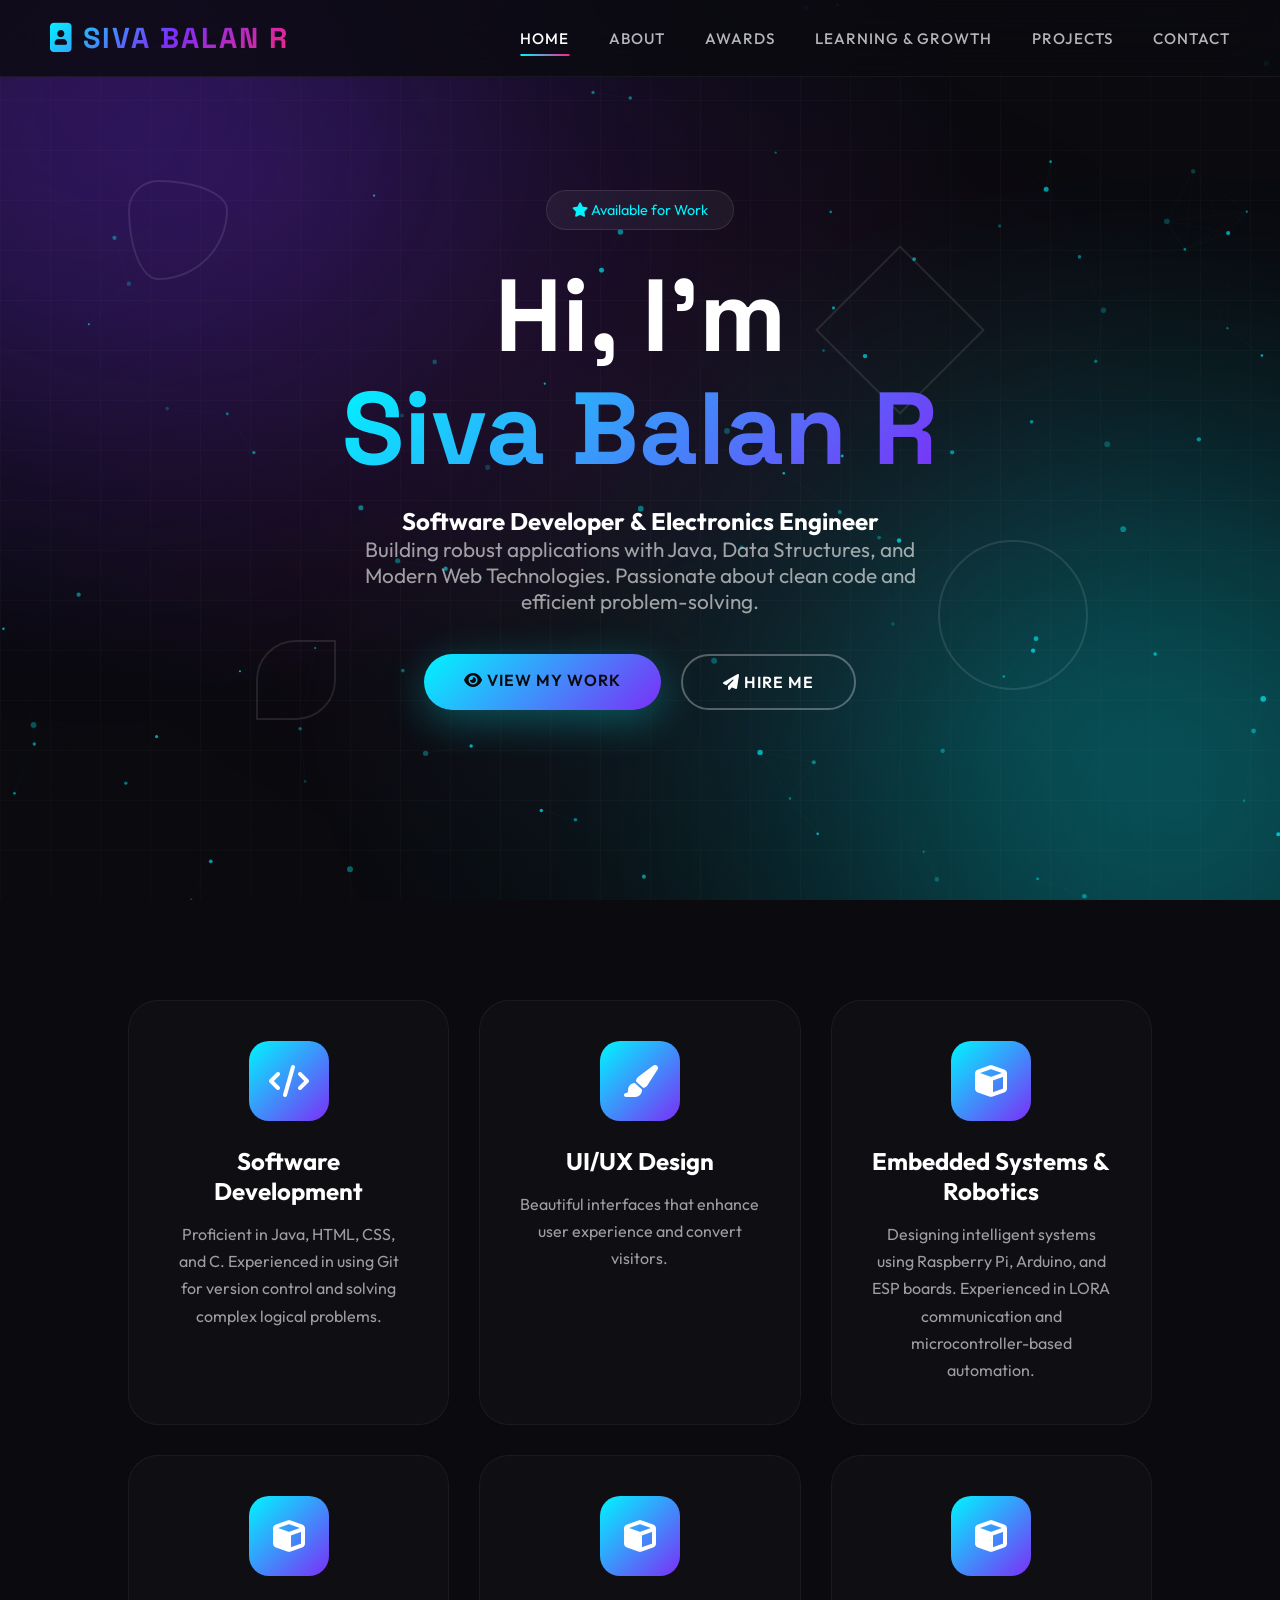
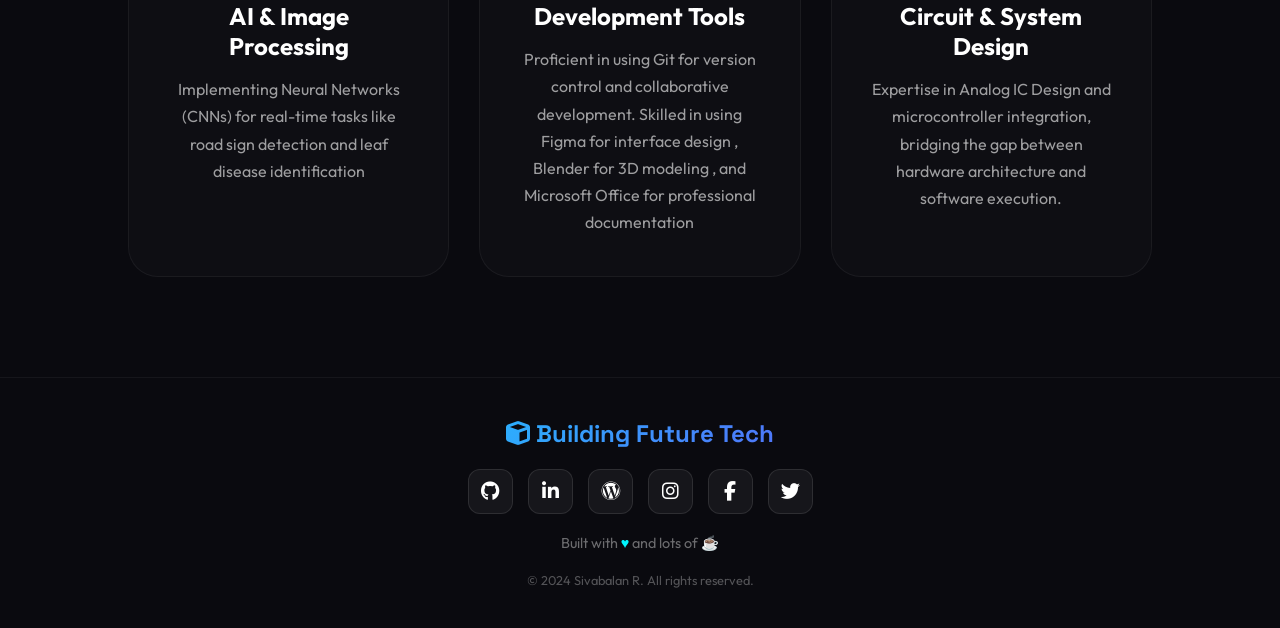
==== index.html @ 395dd105 "second commit" ====
<!DOCTYPE html>
<html lang="en">
<head>
    <meta charset="UTF-8">
    <meta name="viewport" content="width=device-width, initial-scale=1.0">
    <title>Portfolio | Home</title>
    <link href="https://fonts.googleapis.com/css2?family=Outfit:wght@300;400;500;600;700;800&family=Space+Grotesk:wght@300;400;500;600;700&display=swap" rel="stylesheet">
    <link rel="stylesheet" href="https://cdnjs.cloudflare.com/ajax/libs/font-awesome/6.4.0/css/all.min.css">
    <link rel="stylesheet" href="css/Style.css">
    <link href="images/briefcase.png" rel="apple-touch-icon">
    
</head>
<body>
    <!-- BACKGROUND -->
    <div class="bg-container">
        <div class="bg-gradient"></div>
        <div class="bg-grid"></div>
        <div class="bg-glow bg-glow-1"></div>
        <div class="bg-glow bg-glow-2"></div>
        <canvas id="particles"></canvas>
    </div>

    <!-- HEADER -->
    <header>
        <div class="logo"><i class="fas fa-portrait"></i> SIVA BALAN R</div>
        <nav>
            <ul>
                <li><a href="index.html" class="active">Home</a></li>
                <li><a href="about.html">About</a></li>
                <li><a href="Awards.html">Awards</a></li>
                <li><a href="Course.html">Learning & Growth</a></li>
                <li><a href="projects.html">Projects</a></li>
                <li><a href="contact.html">Contact</a></li>
            </ul>
        </nav>
    </header>

    <!-- HERO SECTION -->
    <section class="hero">
        <div class="floating-shapes">
            <div class="shape shape-1"></div>
            <div class="shape shape-2"></div>
            <div class="shape shape-3"></div>
            <div class="shape shape-4"></div>
        </div>
        
        <div class="hero-content">
            <div class="hero-badge"><i class="fas fa-star"></i> Available for Work</div>
            <h1>
                <span class="line">Hi, I'm</span>
                <span class="line gradient-text">Siva Balan R</span>
            </h1>
            <h2><span class="line">Software Developer & Electronics Engineer</span></h2>
            <p>Building robust applications with Java, Data Structures, and Modern Web Technologies. Passionate about clean code and efficient problem-solving.</p>
            <div class="hero-buttons">
                <a href="projects.html" class="btn btn-primary"><i class="fas fa-eye"></i> View My Work</a>
                <a href="contact.html" class="btn btn-outline"><i class="fas fa-paper-plane"></i> Hire Me</a>
            </div>
        </div>
        
        <!-- <div class="scroll-indicator">
            <span>Scroll</span>
            <div class="mouse"></div>
        </div> -->
    </section>

    <!-- FEATURES -->
    <section class="features">
        <div class="features-container">
            <div class="feature-card">
                <div class="feature-icon"><i class="fas fa-code"></i></div>
                <h3>Software Development</h3>
                <p>Proficient in Java, HTML, CSS, and C. Experienced in using Git for version control and solving complex logical problems.</p>
            </div>
            <div class="feature-card">
                <div class="feature-icon"><i class="fas fa-paint-brush"></i></div>
                <h3>UI/UX Design</h3>
                <p>Beautiful interfaces that enhance user experience and convert visitors.</p>
            </div>
            <div class="feature-card">
                <div class="feature-icon"><i class="fas fa-cube"></i></div>
                <h3>Embedded Systems & Robotics</h3>
                <p>Designing intelligent systems using Raspberry Pi, Arduino, and ESP boards. Experienced in LORA communication and microcontroller-based automation.</p>
            </div>
            <div class="feature-card">
                <div class="feature-icon"><i class="fas fa-cube"></i></div>
                <h3>AI & Image Processing</h3>
                <p>Implementing Neural Networks (CNNs) for real-time tasks like road sign detection and leaf disease identification</p>
            </div>
            <div class="feature-card">
                <div class="feature-icon"><i class="fas fa-cube"></i></div>
                <h3>Development Tools</h3>
                <p>Proficient in using Git for version control and collaborative development. Skilled in using Figma for interface design , Blender for 3D modeling , and Microsoft Office for professional documentation</p>
            </div>
            <div class="feature-card">
                <div class="feature-icon"><i class="fas fa-cube"></i></div>
                <h3>Circuit & System Design</h3>
                <p>Expertise in Analog IC Design and microcontroller integration, bridging the gap between hardware architecture and software execution.</p>
        </div>
    </section>

    <!-- FOOTER -->
    <footer>
        <div class="footer-logo"><i class="fas fa-cube"></i> Building Future Tech</div>
        <div class="footer-social">
            <a href="https://github.com/siva-balan-1" target="_blank" rel="noopener noreferrer" class="social-link">
                <i class="fab fa-github"></i>
            </a>

            <a href="https://www.linkedin.com/in/siva-balan-r-466420249/" target="_blank" rel="noopener noreferrer" class="social-link">
                <i class="fab fa-linkedin-in"></i>
            </a>

            <a href="https://sivabalantechloky.wordpress.com" target="_blank" rel="noopener noreferrer" class="social-link">
              <i class="fab fa-wordpress"></i>
            </a>

            <a href="https://www.instagram.com/ps_devils_king_0_0_1/" target="_blank" rel="noopener noreferrer" class="social-link">
                <i class="fab fa-instagram"></i>
            </a>

            <a href="https://www.facebook.com/Sivabalan001/" target="_blank" rel="noopener noreferrer" class="social-link">
                <i class="fab fa-facebook-f"></i>
            </a>

            <a href="https://x.com/SivaBal77490741" target="_blank" rel="noopener noreferrer" class="social-link">
                <i class="fab fa-twitter"></i>
            </a>
        </div>
        <div class="footer-tagline"><p>Built with <span>♥</span> and lots of <span>☕</span></p></div>
        <div class="footer-credit"><p>© 2024 Sivabalan R. All rights reserved.</p></div>
    </footer>

    <script>
        // PARTICLES ANIMATION
        const canvas = document.getElementById('particles');
        const ctx = canvas.getContext('2d');
        let particles = [];
        
        function resizeCanvas() { 
            canvas.width = window.innerWidth; 
            canvas.height = window.innerHeight; 
        }
        resizeCanvas(); 
        window.addEventListener('resize', resizeCanvas);
        
        class Particle {
            constructor() {
                this.x = Math.random() * canvas.width;
                this.y = Math.random() * canvas.height;
                this.size = Math.random() * 2 + 1;
                this.speedX = (Math.random() - 0.5) * 0.5;
                this.speedY = (Math.random() - 0.5) * 0.5;
                this.opacity = Math.random() * 0.5 + 0.2;
            }
            update() {
                this.x += this.speedX;
                this.y += this.speedY;
                if (this.x < 0 || this.x > canvas.width) this.speedX *= -1;
                if (this.y < 0 || this.y > canvas.height) this.speedY *= -1;
            }
            draw() {
                ctx.beginPath();
                ctx.arc(this.x, this.y, this.size, 0, Math.PI * 2);
                ctx.fillStyle = `rgba(0, 245, 255, ${this.opacity})`;
                ctx.fill();
            }
        }
        
        for (let i = 0; i < 100; i++) particles.push(new Particle());
        
        function animateParticles() {
            ctx.clearRect(0, 0, canvas.width, canvas.height);
            particles.forEach(p => { p.update(); p.draw(); });
            
            particles.forEach((p1, i) => {
                particles.slice(i + 1).forEach(p2 => {
                    const dx = p1.x - p2.x, dy = p1.y - p2.y, dist = Math.sqrt(dx*dx + dy*dy);
                    if (dist < 150) {
                        ctx.beginPath();
                        ctx.strokeStyle = `rgba(0, 245, 255, ${0.1 * (1 - dist/150)})`;
                        ctx.lineWidth = 0.5;
                        ctx.moveTo(p1.x, p1.y); 
                        ctx.lineTo(p2.x, p2.y); 
                        ctx.stroke();
                    }
                });
            });
            requestAnimationFrame(animateParticles);
        }
        animateParticles();
    </script>
</body>
</html>
---- css/Style.css ----
/* ============================================
   PORTFOLIO STYLES - Shared CSS
   ============================================ */

/* Reset & Base */
* {
    margin: 0;
    padding: 0;
    box-sizing: border-box;
}

/* CSS Variables - Colors */
:root {
    --primary: #00f5ff;      /* Cyan - main color */
    --secondary: #7b2ff7;   /* Purple */
    --accent: #f72585;       /* Pink */
    --dark: #0a0a0f;        /* Dark background */
    --light: #ffffff;        /* White text */
}

/* Body */
body {
    font-family: 'Outfit', sans-serif;
    background: var(--dark);
    color: var(--light);
    overflow-x: hidden;
}

/* ============================================
   BACKGROUND EFFECTS
   ============================================ */
.bg-container {
    position: fixed;
    top: 0;
    left: 0;
    width: 100%;
    height: 100%;
    z-index: -1;
    overflow: hidden;
}

.bg-gradient {
    position: absolute;
    width: 100%;
    height: 100%;
    background: 
        radial-gradient(ellipse at 20% 20%, rgba(123, 47, 247, 0.15) 0%, transparent 50%),
        radial-gradient(ellipse at 80% 80%, rgba(0, 245, 255, 0.1) 0%, transparent 50%),
        radial-gradient(ellipse at 50% 50%, rgba(247, 37, 133, 0.05) 0%, transparent 70%);
}

.bg-grid {
    position: absolute;
    width: 100%;
    height: 100%;
    background-image: 
        linear-gradient(rgba(255,255,255,0.02) 1px, transparent 1px),
        linear-gradient(90deg, rgba(255,255,255,0.02) 1px, transparent 1px);
    background-size: 50px 50px;
    animation: gridMove 20s linear infinite;
}

@keyframes gridMove {
    0% { transform: perspective(500px) rotateX(60deg) translateY(0); }
    100% { transform: perspective(500px) rotateX(60deg) translateY(50px); 
}
}

.bg-glow {
    position: absolute;
    width: 600px;
    height: 600px;
    border-radius: 50%;
    filter: blur(150px);
    opacity: 0.3;
    animation: glowFloat 10s ease-in-out infinite;
}

.bg-glow-1 {
    background: var(--secondary);
    top: -200px;
    left: -200px;
}

.bg-glow-2 {
    background: var(--primary);
    bottom: -200px;
    right: -200px;
    animation-delay: -5s;
}

@keyframes glowFloat {
    0%, 100% { transform: translate(0, 0) scale(1); }
    50% { transform: translate(50px, 30px) scale(1.1); }
}

#particles {
    position: absolute;
    width: 100%;
    height: 100%;
}

/* ============================================
   HEADER / NAVIGATION
   ============================================ */
header {
    position: fixed;
    top: 0;
    left: 0;
    width: 100%;
    padding: 20px 50px;
    display: flex;
    justify-content: space-between;
    align-items: center;
    z-index: 1000;
    background: rgba(10, 10, 15, 0.8);
    backdrop-filter: blur(20px);
    border-bottom: 1px solid rgba(255, 255, 255, 0.05);
}

.logo {
    font-family: 'Space Grotesk', sans-serif;
    font-size: 1.8rem;
    font-weight: 800;
    background: linear-gradient(135deg, var(--primary), var(--secondary), var(--accent));
    -webkit-background-clip: text;
    -webkit-text-fill-color: transparent;
    letter-spacing: 2px;
}

nav ul {
    display: flex;
    list-style: none;
    gap: 40px;
}

nav a {
    color: rgba(255, 255, 255, 0.7);
    text-decoration: none;
    font-weight: 500;
    font-size: 0.95rem;
    position: relative;
    padding: 8px 0;
    transition: 0.3s;
    text-transform: uppercase;
    letter-spacing: 1px;
}

nav a::before {
    content: '';
    position: absolute;
    bottom: 0;
    left: 50%;
    width: 0;
    height: 2px;
    background: linear-gradient(90deg, var(--primary), var(--accent));
    transition: 0.3s;
    transform: translateX(-50%);
}

nav a:hover,
nav a.active {
    color: var(--light);
}

nav a:hover::before,
nav a.active::before {
    width: 100%;
}

/* ============================================
   HERO SECTION
   ============================================ */
.hero {
    min-height: 100vh;
    display: flex;
    align-items: center;
    justify-content: center;
    position: relative;
    padding: 0 10%;
}

.hero-content {
    text-align: center;
    z-index: 1;
}

.hero-badge {
    display: inline-block;
    padding: 10px 25px;
    background: rgba(255, 255, 255, 0.05);
    border: 1px solid rgba(255, 255, 255, 0.1);
    border-radius: 50px;
    font-size: 0.9rem;
    color: var(--primary);
    margin-bottom: 30px;
    backdrop-filter: blur(10px);
    animation: fadeInUp 0.8s ease forwards;
}

.hero h1 {
    font-family: 'Space Grotesk', sans-serif;
    font-size: clamp(3rem, 8vw, 7rem);
    font-weight: 800;
    line-height: 1.1;
    margin-bottom: 20px;
    animation: fadeInUp 0.8s ease 0.2s forwards;
    opacity: 0;
}

.hero h1 .line {
    display: block;
}

.hero h1 .gradient-text {
    background: linear-gradient(135deg, var(--primary), var(--secondary), var(--accent));
    -webkit-background-clip: text;
    -webkit-text-fill-color: transparent;
    background-size: 200% 200%;
    animation: gradientShift 5s ease infinite;
}

@keyframes gradientShift {
    0%, 100% { background-position: 0% 50%; }
    50% { background-position: 100% 50%; }
}

.hero p {
    font-size: 1.3rem;
    color: rgba(255, 255, 255, 0.6);
    max-width: 600px;
    margin: 0 auto 40px;
    animation: fadeInUp 0.8s ease 0.4s forwards;
    opacity: 0;
}

.hero-buttons {
    display: flex;
    gap: 20px;
    justify-content: center;
    animation: fadeInUp 0.8s ease 0.6s forwards;
    opacity: 0;
}

@keyframes fadeInUp {
    from {
        opacity: 0;
        transform: translateY(30px);
    }
    to {
        opacity: 1;
        transform: translateY(0);
    }
}

/* Buttons */
.btn {
    padding: 16px 40px;
    font-size: 1rem;
    font-weight: 600;
    border-radius: 50px;
    text-decoration: none;
    transition: all 0.4s;
    text-transform: uppercase;
    letter-spacing: 1px;
}

.btn-primary {
    background: linear-gradient(135deg, var(--primary), var(--secondary));
    color: var(--dark);
    border: none;
    box-shadow: 0 10px 40px rgba(0, 245, 255, 0.3);
}

.btn-primary:hover {
    transform: translateY(-5px) scale(1.05);
    box-shadow: 0 20px 60px rgba(0, 245, 255, 0.5);
}

.btn-outline {
    background: transparent;
    color: var(--light);
    border: 2px solid rgba(255, 255, 255, 0.3);
}

.btn-outline:hover {
    border-color: var(--primary);
    transform: translateY(-5px);
}

/* ============================================
   FLOATING SHAPES
   ============================================ */
.floating-shapes {
    position: absolute;
    width: 100%;
    height: 100%;
    pointer-events: none;
}

.shape {
    position: absolute;
    border: 2px solid rgba(255, 255, 255, 0.1);
    animation: float 6s ease-in-out infinite;
}

.shape-1 {
    width: 100px;
    height: 100px;
    top: 20%;
    left: 10%;
    border-radius: 30% 70% 70% 30% / 30% 30% 70% 70%;
}

.shape-2 {
    width: 150px;
    height: 150px;
    top: 60%;
    right: 15%;
    border-radius: 50%;
    animation-delay: -2s;
}

.shape-3 {
    width: 80px;
    height: 80px;
    bottom: 20%;
    left: 20%;
    border-radius: 50% 0 50% 0;
    animation-delay: -4s;
}

.shape-4 {
    width: 120px;
    height: 120px;
    top: 30%;
    right: 25%;
    transform: rotate(45deg);
    animation-delay: -1s;
}

@keyframes float {
    0%, 100% {
        transform: translateY(0) rotate(0deg);
        opacity: 0.3;
    }
    50% {
        transform: translateY(-30px) rotate(10deg);
        opacity: 0.6;
    }
}

/* Scroll Indicator */
.scroll-indicator {
    position: absolute;
    bottom: 40px;
    left: 50%;
    transform: translateX(-50%);
    display: flex;
    flex-direction: column;
    align-items: center;
    gap: 10px;
}

.scroll-indicator span {
    font-size: 0.8rem;
    color: rgba(255, 255, 255, 0.5);
    text-transform: uppercase;
    letter-spacing: 2px;
}

.mouse {
    width: 26px;
    height: 40px;
    border: 2px solid rgba(255, 255, 255, 0.5);
    border-radius: 20px;
    position: relative;
}

.mouse::before {
    content: '';
    position: absolute;
    top: 8px;
    left: 50%;
    width: 4px;
    height: 8px;
    background: var(--primary);
    border-radius: 2px;
    transform: translateX(-50%);
    animation: scrollMouse 2s ease-in-out infinite;
}

@keyframes scrollMouse {
    0%, 100% { opacity: 1; top: 8px; }
    50% { opacity: 0.3; top: 20px; }
}

/* ============================================
   PAGE & SECTION TITLES
   ============================================ */
.page-title, .section-title {
    min-height: 50vh;
    display: flex;
    align-items: center;
    justify-content: center;
    padding-top: 80px; /* adds space from top */
}

/* Projects page H1 title */
.page-title h1 {
    font-family: 'Space Grotesk', sans-serif;
    font-size: clamp(3rem, 8vw, 6rem);
    font-weight: 800;
    text-align: center;
    animation: titleFloat 3s ease-in-out infinite;
    background: linear-gradient(135deg, var(--primary), var(--secondary), var(--accent));
    -webkit-background-clip: text;
    -webkit-text-fill-color: transparent;
}

/* Achievements & other section H2 titles */
.section-title h2 {
    font-family: 'Space Grotesk', sans-serif;
    font-size: clamp(3rem, 8vw, 6rem);
    font-weight: 800;
    text-align: center;
    animation: titleFloat 3s ease-in-out infinite;
    background: linear-gradient(135deg, var(--primary), var(--secondary), var(--accent));
    -webkit-background-clip: text;
    -webkit-text-fill-color: transparent;
}

/* Floating animation */
@keyframes titleFloat {
    0%, 100% { transform: translateY(0); }
    50% { transform: translateY(-15px); }
}

/* ============================================
   SECTIONS GENERAL
   ============================================ */
.features,
.about-section,
.services-section,
.projects-section,
.skills-section,
.contact-section {
    min-height: 100vh;
    padding: 100px 10%;
    position: relative;
}

.section-header {
    text-align: center;
    margin-bottom: 80px;
}

.section-title {
    font-family: 'Space Grotesk', sans-serif;
    font-size: clamp(2.5rem, 5vw, 4rem);
    font-weight: 700;
}

/* ============================================
   FEATURES / SERVICES CARDS
   ============================================ */
.features-container,
.services-grid {
    display: grid;
    grid-template-columns: repeat(auto-fit, minmax(300px, 1fr));
    gap: 30px;
}

.feature-card,
.service-card {
    padding: 40px;
    background: rgba(255, 255, 255, 0.02);
    border: 1px solid rgba(255, 255, 255, 0.05);
    border-radius: 30px;
    text-align: center;
    transition: all 0.4s;
}

.feature-card:hover,
.service-card:hover {
    transform: translateY(-15px);
    border-color: var(--primary);
    box-shadow: 0 20px 50px rgba(0, 245, 255, 0.1);
}

.feature-icon,
.service-icon {
    width: 80px;
    height: 80px;
    background: linear-gradient(135deg, var(--primary), var(--secondary));
    border-radius: 20px;
    display: flex;
    align-items: center;
    justify-content: center;
    font-size: 2rem;
    margin: 0 auto 25px;
}

.feature-card h3,
.service-card h3 {
    font-size: 1.5rem;
    margin-bottom: 15px;
}

.feature-card p,
.service-card p {
    color: rgba(255, 255, 255, 0.6);
    line-height: 1.7;
}

/* ============================================
   ABOUT SECTION
   ============================================ */
.about-container {
    display: grid;
    grid-template-columns: 1fr 1.2fr;
    gap: 80px;
    align-items: center;
}

.about-image-wrapper {
    position: relative;
    perspective: 1000px;
}

.about-image {
    width: 100%;
    border-radius: 30px;
    transform: rotateY(0deg) rotateX(0deg);
    transition: all 0.5s ease;
    box-shadow: 30px 30px 60px rgba(0, 0, 0, 0.5), -10px -10px 30px 
rgba(255, 255, 255, 0.05);
}

.about-image-wrapper:hover .about-image {
    transform: rotateY(10deg) rotateX(5deg) translateZ(20px);
}

.about-image-glow {
    position: absolute;
    width: 100%;
    height: 100%;
    background: linear-gradient(135deg, var(--primary), var(--secondary));
    border-radius: 30px;
    top: 20px;
    left: 20px;
    z-index: -1;
    opacity: 0.5;
    filter: blur(30px);
}

.about-content h2 {
    font-size: 2.5rem;
    margin-bottom: 20px;
    background: linear-gradient(135deg, var(--primary), var(--accent));
    -webkit-background-clip: text;
    -webkit-text-fill-color: transparent;
}

.about-content p {
    font-size: 1.1rem;
    color: rgba(255, 255, 255, 0.7);
    line-height: 1.8;
    margin-bottom: 20px;
}

/* Stats */
.stats-grid {
    display: grid;
    grid-template-columns: repeat(3, 1fr);
    gap: 20px;
    margin-top: 40px;
}

.stat-item {
    text-align: center;
    padding: 30px;
    background: rgba(255, 255, 255, 0.03);
    border: 1px solid rgba(255, 255, 255, 0.05);
    border-radius: 20px;
    transition: all 0.3s;
}

.stat-item:hover {
    transform: translateY(-10px);
    background: rgba(255, 255, 255, 0.08);
    border-color: var(--primary);
}

.stat-number {
    font-family: 'Space Grotesk', sans-serif;
    font-size: 3rem;
    font-weight: 700;
    background: linear-gradient(135deg, var(--primary), var(--accent));
    -webkit-background-clip: text;
    -webkit-text-fill-color: transparent;
}

.stat-label {
    font-size: 0.9rem;
    color: rgba(255, 255, 255, 0.5);
    margin-top: 5px;
}

/* Skills Grid */
.skills-grid {
    display: grid;
    grid-template-columns: repeat(auto-fit, minmax(250px, 1fr));
    gap: 30px;
}

.skill-card {
    padding: 30px;
    background: rgba(255, 255, 255, 0.02);
    border: 1px solid rgba(255, 255, 255, 0.05);
    border-radius: 20px;
    text-align: center;
    transition: all 0.4s;
}

.skill-card:hover {
    transform: translateY(-10px) rotateX(5deg);
    border-color: rgba(255, 255, 255, 0.2);
}

.skill-icon {
    font-size: 3rem;
    margin-bottom: 15px;
}

.skill-card h4 {
    font-size: 1.3rem;
    margin-bottom: 10px;
}

.skill-card p {
    font-size: 0.9rem;
    color: rgba(255, 255, 255, 0.5);
}

/* ============================================
   PROJECTS GRID
   ============================================ */
.projects-grid {
    display: grid;
    grid-template-columns: repeat(auto-fit, minmax(400px, 1fr));
    gap: 40px;
}

.project-card {
    border-radius: 30px;
    overflow: hidden;
    position: relative;
    aspect-ratio: 4/3;
    cursor: pointer;
    transform-style: preserve-3d;
    transition: all 0.5s ease;
}

.project-card:hover {
    transform: translateZ(30px) scale(1.02);
}

.project-image {
    position: absolute;
    width: 100%;
    height: 100%;
}

.project-image img {
    width: 100%;
    height: 100%;
    object-fit: cover;
    transition: all 0.5s ease;
}

.project-card:hover .project-image img {
    transform: scale(1.1);
}

.project-overlay {
    position: absolute;
    width: 100%;
    height: 100%;
    background: linear-gradient(to top, rgba(10, 10, 15, 0.95) 0%, 
transparent 60%);
    display: flex;
    flex-direction: column;
    justify-content: flex-end;
    padding: 40px;
    transition: all 0.4s ease;
}

.project-card:hover .project-overlay {
    background: linear-gradient(to top, rgba(10, 10, 15, 0.98) 0%, 
rgba(123, 47, 247, 0.3) 100%);
}

.project-tag {
    display: inline-block;
    padding: 8px 16px;
    background: rgba(0, 245, 255, 0.2);
    border: 1px solid var(--primary);
    border-radius: 20px;
    font-size: 0.8rem;
    color: var(--primary);
    margin-bottom: 15px;
    width: fit-content;
    transform: translateY(20px);
    opacity: 0;
    transition: all 0.4s ease;
}

.project-card:hover .project-tag {
    transform: translateY(0);
    opacity: 1;
}

.project-card h3 {
    font-size: 1.8rem;
    margin-bottom: 10px;
    transform: translateY(20px);
    opacity: 0;
    transition: all 0.4s ease 0.1s;
}

.project-card:hover h3 {
    transform: translateY(0);
    opacity: 1;
}

.project-card p {
    color: rgba(255, 255, 255, 0.7);
    transform: translateY(20px);
    opacity: 0;
    transition: all 0.4s ease 0.2s;
}

.project-card:hover p {
    transform: translateY(0);
    opacity: 1;
}

.view-btn {
    display: inline-block;
    margin-top: 15px;
    padding: 10px 25px;
    background: linear-gradient(135deg, var(--primary), var(--secondary));
    color: var(--dark);
    border-radius: 25px;
    font-weight: 600;
    text-decoration: none;
    transform: translateY(20px);
    opacity: 0;
    transition: all 0.4s ease 0.3s;
}

.project-card:hover .view-btn {
    transform: translateY(0);
    opacity: 1;
}

/* ============================================
   PROJECT DETAIL PAGE
   ============================================ */
.back-btn {
    display: inline-flex;
    align-items: center;
    gap: 10px;
    padding: 12px 25px;
    background: rgba(255,255,255,0.1);
    border: 1px solid rgba(255,255,255,0.2);
    border-radius: 30px;
    color: var(--light);
    text-decoration: none;
    margin: 100px 10% 30px;
    transition: all 0.3s;
}

.back-btn:hover {
    background: var(--primary);
    color: var(--dark);
    transform: translateX(-5px);
}

.project-detail {
    padding: 0 10% 50px;
}

.project-header {
    margin-bottom: 50px;
}

.project-header h1 {
    font-family: 'Space Grotesk', sans-serif;
    font-size: clamp(2.5rem, 5vw, 4rem);
    margin-bottom: 20px;
}

.project-header p {
    font-size: 1.2rem;
    color: rgba(255,255,255,0.7);
    line-height: 1.8;
    max-width: 800px;
}

.project-image-full {
    width: 100%;
    height: 400px;
    border-radius: 30px;
    overflow: hidden;
    margin-bottom: 50px;
}

.project-image-full img {
    width: 100%;
    height: 100%;
    object-fit: cover;
}

.project-info-grid {
    display: grid;
    grid-template-columns: 2fr 1fr;
    gap: 50px;
}

.project-description h2,
.project-tech h2 {
    font-size: 1.8rem;
    margin-bottom: 20px;
    color: var(--primary);
}

.project-description p {
    font-size: 1.1rem;
    color: rgba(255,255,255,0.7);
    line-height: 1.8;
    margin-bottom: 20px;
}

.project-description ul {
    list-style: none;
}

.project-description li {
    padding: 10px 0;
    border-bottom: 1px solid rgba(255,255,255,0.1);
}

.project-description li::before {
    content: '✓';
    color: var(--primary);
    margin-right: 10px;
}

.tech-stack {
    display: flex;
    flex-wrap: wrap;
    gap: 10px;
}

.tech-item {
    padding: 10px 20px;
    background: rgba(255,255,255,0.05);
    border: 1px solid rgba(255,255,255,0.1);
    border-radius: 10px;
    font-size: 0.9rem;
}

.project-links {
    display: flex;
    gap: 20px;
    margin-top: 40px;
}

.project-link-btn {
    padding: 15px 30px;
    background: linear-gradient(135deg, var(--primary), var(--secondary));
    color: var(--dark);
    border-radius: 30px;
    text-decoration: none;
    font-weight: 600;
    transition: all 0.3s;
}

.project-link-btn:hover {
    transform: translateY(-5px);
    box-shadow: 0 10px 30px rgba(0,245,255,0.3);
}

/* ============================================
   CONTACT SECTION
   ============================================ */
.contact-section {
    display: flex;
    align-items: center;
    min-height: 60vh;
}

.contact-container {
    display: grid;
    grid-template-columns: 1fr 1.2fr;
    gap: 80px;
    width: 100%;
}

.contact-info h2 {
    font-family: 'Space Grotesk', sans-serif;
    font-size: 3rem;
    margin-bottom: 20px;
    line-height: 1.2;
}

.contact-info h2 span {
    background: linear-gradient(135deg, var(--primary), var(--accent));
    -webkit-background-clip: text;
    -webkit-text-fill-color: transparent;
}

.contact-info > p {
    color: rgba(255, 255, 255, 0.6);
    font-size: 1.1rem;
    line-height: 1.8;
    margin-bottom: 40px;
}

.contact-methods {
    display: flex;
    flex-direction: column;
    gap: 20px;
}

.contact-method {
    display: flex;
    align-items: center;
    gap: 20px;
    padding: 20px;
    background: rgba(255, 255, 255, 0.02);
    border: 1px solid rgba(255, 255, 255, 0.05);
    border-radius: 15px;
    transition: all 0.3s;
}

.contact-method:hover {
    background: rgba(255, 255, 255, 0.05);
    border-color: var(--primary);
    transform: translateX(10px);
}

.contact-method-icon {
    width: 50px;
    height: 50px;
    background: linear-gradient(135deg, rgba(0, 245, 255, 0.2), rgba(123, 47, 247, 0.2));
    border-radius: 12px;
    display: flex;
    align-items: center;
    justify-content: center;
    font-size: 1.5rem;
}
.contact-method{
    transition: all 0.3s ease;
    border: 1px solid rgba(255,255,255,0.1);
}

.contact-method:hover{
    transform: translateY(-5px);
    box-shadow: 0 10px 25px rgba(0,255,255,0.3);
    border: 1px solid rgba(0,255,255,0.4);
}

.contact-method-icon{
    transition: all 0.3s ease;
}

.contact-method:hover .contact-method-icon{
    transform: scale(1.1);
    color: #00e6ff;
}
.contact-method-text a{
    color:#00e6ff;
    text-decoration:none;
}

.contact-method-text a:hover{
    color:#ffffff;
}

.contact-method-text h4 {
    font-size: 1rem;
    margin-bottom: 5px;
}

.contact-method-text p {
    color: rgba(255, 255, 255, 0.5);
    font-size: 0.9rem;
}

/* Contact Form */
.contact-form {
    padding: 50px;
    background: rgba(255, 255, 255, 0.02);
    border: 1px solid rgba(255, 255, 255, 0.05);
    border-radius: 30px;
    backdrop-filter: blur(20px);
}

.form-row {
    display: grid;
    grid-template-columns: 1fr 1fr;
    gap: 20px;
}

.form-group {
    margin-bottom: 25px;
}

.form-group label {
    display: block;
    margin-bottom: 10px;
    font-size: 0.9rem;
    color: rgba(255, 255, 255, 0.7);
}

.form-group input,
.form-group textarea {
    width: 100%;
    padding: 18px 25px;
    background: rgba(255, 255, 255, 0.03);
    border: 1px solid rgba(255, 255, 255, 0.1);
    border-radius: 15px;
    color: var(--light);
    font-size: 1rem;
    font-family: inherit;
    transition: all 0.3s;
}

.form-group input:focus,
.form-group textarea:focus {
    outline: none;
    border-color: var(--primary);
    background: rgba(255, 255, 255, 0.05);
    box-shadow: 0 0 20px rgba(0, 245, 255, 0.1);
}

.form-group textarea {
    min-height: 150px;
    resize: vertical;
}

.submit-btn {
    width: 100%;
    padding: 20px;
    font-size: 1.1rem;
    font-weight: 600;
    color: var(--dark);
    background: linear-gradient(135deg, var(--primary), var(--secondary));
    border: none;
    border-radius: 15px;
    cursor: pointer;
    transition: all 0.4s;
    text-transform: uppercase;
    letter-spacing: 1px;
}

.submit-btn:hover {
    transform: translateY(-5px);
    box-shadow: 0 20px 50px rgba(0, 245, 255, 0.4);
}

/* ============================================
   FOOTER
   ============================================ */
footer {
    padding: 40px 10%;
    border-top: 1px solid rgba(255, 255, 255, 0.05);
    text-align: center;
}

.footer-logo {
    font-family: 'Space Grotesk', sans-serif;
    font-size: 1.5rem;
    font-weight: 700;
    background: linear-gradient(135deg, var(--primary), var(--secondary));
    -webkit-background-clip: text;
    -webkit-text-fill-color: transparent;
    margin-bottom: 20px;
}


.footer-social {
    display: flex;
    justify-content: center;
    gap: 15px;
    margin-bottom: 20px;
}

.social-link {
    width: 45px;
    height: 45px;
    display: flex;
    align-items: center;
    justify-content: center;
    background: rgba(255, 255, 255, 0.05);
    border: 1px solid rgba(255, 255, 255, 0.1);
    border-radius: 12px;
    color: var(--light);
    text-decoration: none;
    font-size: 1.2rem;
    transition: all 0.3s;
}

.social-link:hover {
    background: linear-gradient(135deg, var(--primary), var(--secondary));
    border-color: transparent;
    transform: translateY(-5px);
}

.footer-tagline p {
    color: rgba(255, 255, 255, 0.4);
    font-size: 0.9rem;
}

.footer-tagline span {
    color: var(--primary);
}

.footer-credit {
    margin-top: 20px;
    color: rgba(255, 255, 255, 0.3);
    font-size: 0.8rem;
}
.footer-credit span {
    color: var(--primary);
}
/* ============================================
   RESPONSIVE DESIGN
   ============================================ */
@media (max-width: 1024px) {
    .about-container,
    .contact-container,
    .project-info-grid {
        grid-template-columns: 1fr;
        gap: 50px;
    }
    
    .about-image-wrapper {
        
        order: -1;
        max-width: 400px;
        margin: 0 auto;
    }
}

@media (max-width: 768px) {
    header {
        padding: 15px 20px;
    }
    
    .logo {
        font-size: 1.3rem;
    }
    
    nav ul {
        gap: 15px;
    }
    
    nav a {
        font-size: 0.8rem;
    }
    
    .hero {
        padding: 0 5%;
    }
    
    .hero-buttons {
        flex-direction: column;
    }
    
    .btn {
        width: 100%;
        text-align: center;
    }
    
    .features-container,
    .services-grid,
    .skills-grid,
    .projects-grid {
        grid-template-columns: 1fr;
    }
    
    .stats-grid {
        grid-template-columns: 1fr;
    }
    
    .form-row {
        grid-template-columns: 1fr;
    }
    
    .footer-content {
        flex-direction: column;
        gap: 30px;
        text-align: center;
    }
    
    .back-btn {
        margin: 100px 5% 30px;
    }
    
    .project-detail {
        padding: 0 5% 50px;
    }
}
/* Awards section */

/* Gallery CSS */
.gallery-modal{
    position:fixed;
    top:0;
    left:0;
    width:100%;
    height:100%;
    background:rgba(0,0,0,0.95);
    display:none;
    align-items:center;
    justify-content:center;
    z-index:9999;
}
.gallery-content{
    position:relative;
    display:flex;
    align-items:center;
    justify-content:center;
}
.gallery-content img{
    max-width:80%;
    max-height:80vh;
    border-radius:10px;
    box-shadow:0 20px 50px rgba(0,0,0,0.8);
}
.nav-btn{
    background:rgba(255,255,255,0.2);
    border:none;
    color:white;
    font-size:30px;
    padding:15px 20px;
    cursor:pointer;
    margin:20px;
    border-radius:8px;
}
/* extra */
/* .courses-photo-booths {
    display: grid;
    grid-template-columns: repeat(auto-fit, minmax(300px, 1fr));
    gap: 30px;
    padding: 20px 0;
}

.photo-booth-card {
    background: transparent;
    padding: 15px;
    border-radius: 12px;
    box-shadow: 0 6px 20px rgba(0,0,0,0.15);
    text-align: center;
} */
.courses-photo-booths {
    display: grid;
    grid-template-columns: repeat(auto-fit, minmax(280px, 1fr));
    grid-template-columns: repeat(2, 1fr); /* 2 columns per row */
    gap: 30px; /* space between cards */
    padding: 20px;
}

.photo-booth-card {
    background: transparent;
    padding: 15px;
    border-radius: 12px;
    box-shadow: 0 6px 20px rgba(0,0,0,0.15);
    text-align: center;
}


.photo-booth-card h3 {
    margin-bottom: 15px;
}

.carousel-container {
    position: relative;
    overflow: hidden;
    border-radius: 10px;
    box-shadow: 0 5px 15px rgba(0,0,0,0.1);
}

.carousel-track {
    display: flex;
    transition: transform 0.5s ease-in-out;
}

.carousel-track img {
    width: 100%;
    flex-shrink: 0;
    object-fit: cover;
}

.carousel-btn {
    position: absolute;
    top: 50%;
    transform: translateY(-50%);
    background: rgba(0,0,0,0.5);
    color: transparent;
    border: none;
    font-size: 24px;
    padding: 5px 10px;
    cursor: pointer;
    border-radius: 5px;
}

.carousel-btn.prev {
    left: 10px;
}

.carousel-btn.next {
    right: 10px;
}
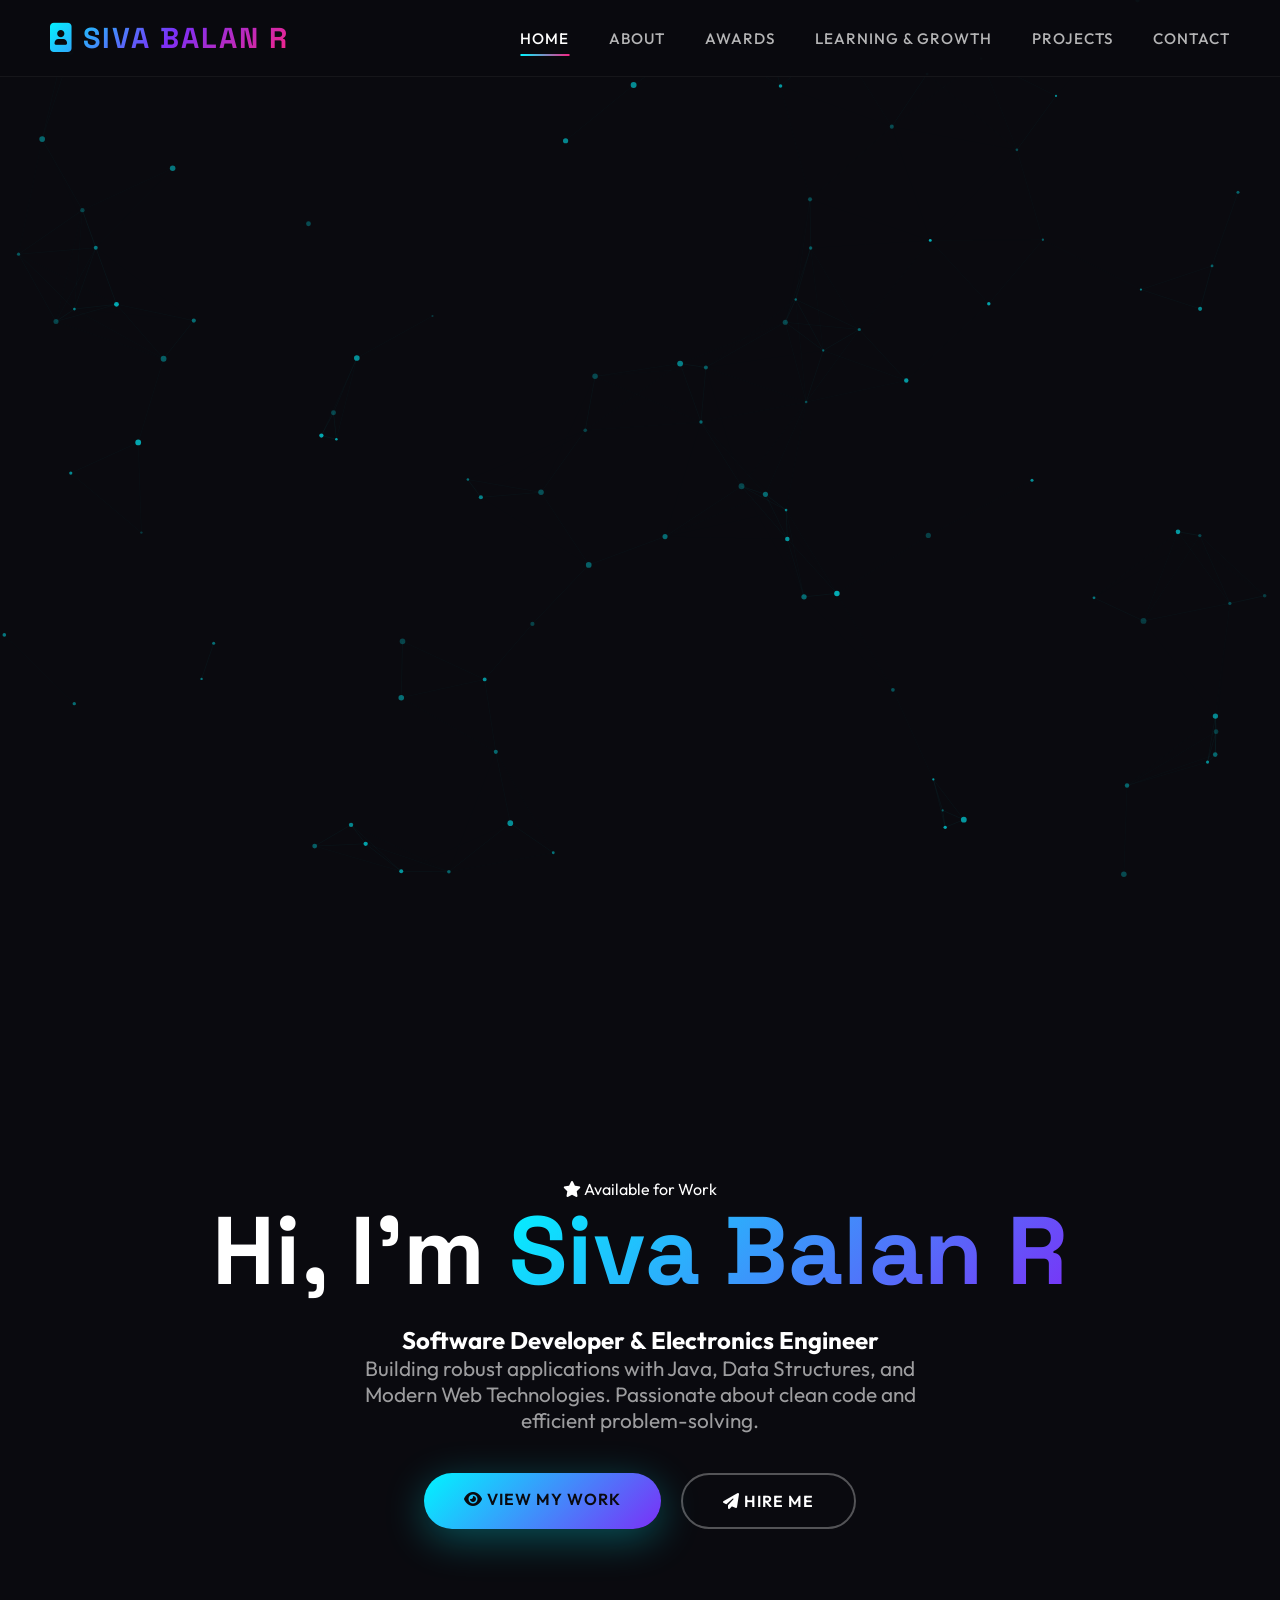
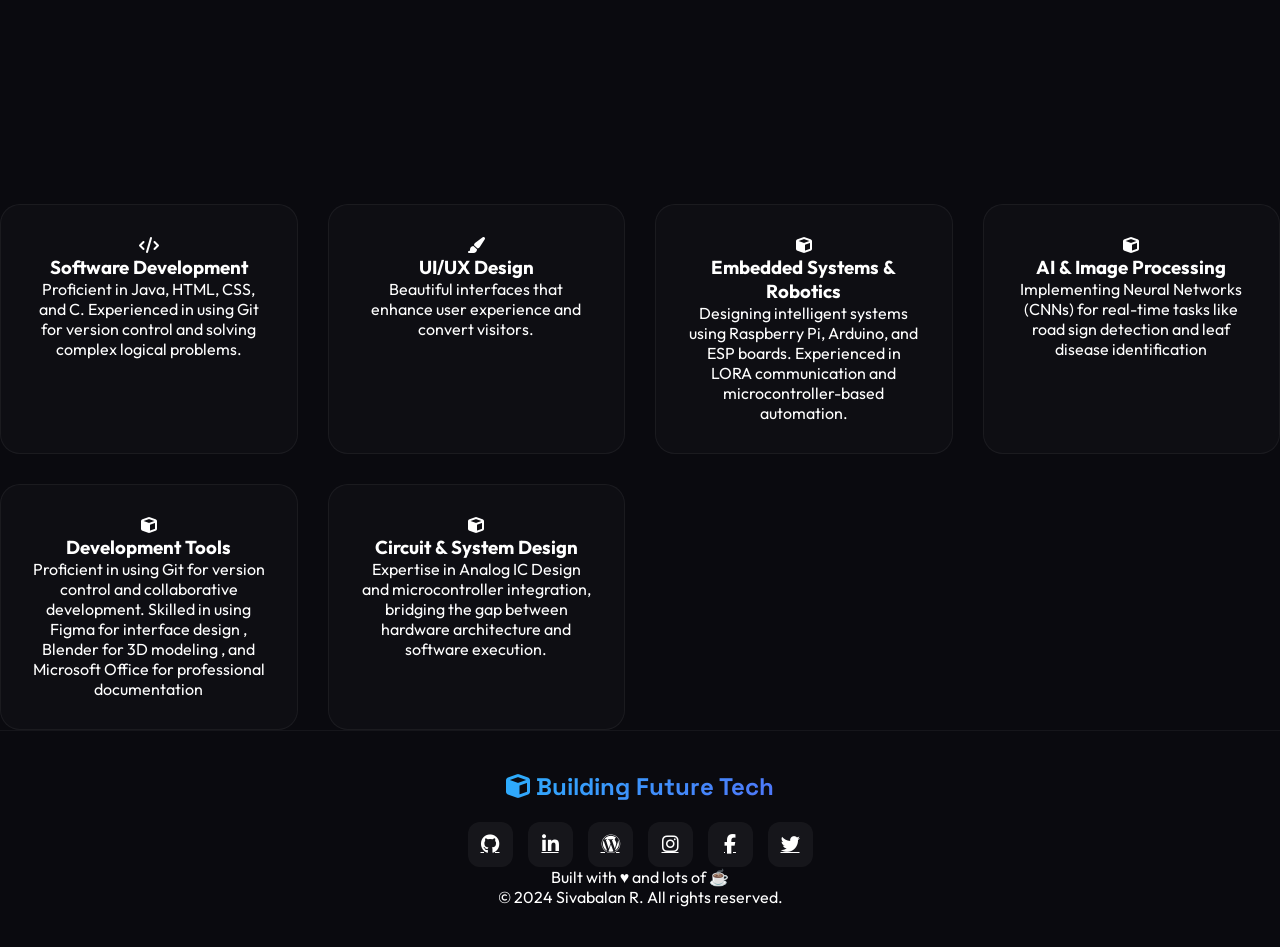
==== commit c6965099: "second commit" ====
--- a/index.html
+++ b/index.html
@@ -131,64 +131,71 @@
         <div class="footer-credit"><p>© 2024 Sivabalan R. All rights reserved.</p></div>
     </footer>
 
-    <script>
-        // PARTICLES ANIMATION
-        const canvas = document.getElementById('particles');
-        const ctx = canvas.getContext('2d');
-        let particles = [];
+<script>
+    // PARTICLES ANIMATION
+    const canvas = document.getElementById('particles');
+    const ctx = canvas.getContext('2d');
+    let particles = [];
+    
+    function resizeCanvas() { 
+        canvas.width = window.innerWidth; 
+        canvas.height = window.innerHeight; 
+    }
+    resizeCanvas(); 
+    window.addEventListener('resize', resizeCanvas);
+    
+    class Particle {
+        constructor() {
+            this.x = Math.random() * canvas.width;
+            this.y = Math.random() * canvas.height;
+            this.size = Math.random() * 2 + 1;
+            this.speedX = (Math.random() - 0.5) * 0.5;
+            this.speedY = (Math.random() - 0.5) * 0.5;
+            this.opacity = Math.random() * 0.5 + 0.2;
+        }
+        update() {
+            this.x += this.speedX;
+            this.y += this.speedY;
+            if (this.x < 0 || this.x > canvas.width) this.speedX *= -1;
+            if (this.y < 0 || this.y > canvas.height) this.speedY *= -1;
+        }
+        draw() {
+            ctx.beginPath();
+            ctx.arc(this.x, this.y, this.size, 0, Math.PI * 2);
+            ctx.fillStyle = `rgba(0, 245, 255, ${this.opacity})`;
+            ctx.fill();
+        }
+    }
+    
+    for (let i = 0; i < 100; i++) particles.push(new Particle());
+    
+    function animateParticles() {
+        ctx.clearRect(0, 0, canvas.width, canvas.height);
+        particles.forEach(p => { p.update(); p.draw(); });
         
-        function resizeCanvas() { 
-            canvas.width = window.innerWidth; 
-            canvas.height = window.innerHeight; 
-        }
-        resizeCanvas(); 
-        window.addEventListener('resize', resizeCanvas);
-        
-        class Particle {
-            constructor() {
-                this.x = Math.random() * canvas.width;
-                this.y = Math.random() * canvas.height;
-                this.size = Math.random() * 2 + 1;
-                this.speedX = (Math.random() - 0.5) * 0.5;
-                this.speedY = (Math.random() - 0.5) * 0.5;
-                this.opacity = Math.random() * 0.5 + 0.2;
-            }
-            update() {
-                this.x += this.speedX;
-                this.y += this.speedY;
-                if (this.x < 0 || this.x > canvas.width) this.speedX *= -1;
-                if (this.y < 0 || this.y > canvas.height) this.speedY *= -1;
-            }
-            draw() {
-                ctx.beginPath();
-                ctx.arc(this.x, this.y, this.size, 0, Math.PI * 2);
-                ctx.fillStyle = `rgba(0, 245, 255, ${this.opacity})`;
-                ctx.fill();
-            }
-        }
-        
-        for (let i = 0; i < 100; i++) particles.push(new Particle());
-        
-        function animateParticles() {
-            ctx.clearRect(0, 0, canvas.width, canvas.height);
-            particles.forEach(p => { p.update(); p.draw(); });
-            
-            particles.forEach((p1, i) => {
-                particles.slice(i + 1).forEach(p2 => {
-                    const dx = p1.x - p2.x, dy = p1.y - p2.y, dist = Math.sqrt(dx*dx + dy*dy);
-                    if (dist < 150) {
-                        ctx.beginPath();
-                        ctx.strokeStyle = `rgba(0, 245, 255, ${0.1 * (1 - dist/150)})`;
-                        ctx.lineWidth = 0.5;
-                        ctx.moveTo(p1.x, p1.y); 
-                        ctx.lineTo(p2.x, p2.y); 
-                        ctx.stroke();
-                    }
-                });
+        particles.forEach((p1, i) => {
+            particles.slice(i + 1).forEach(p2 => {
+                const dx = p1.x - p2.x, dy = p1.y - p2.y, dist = Math.sqrt(dx*dx + dy*dy);
+                if (dist < 150) {
+                    ctx.beginPath();
+                    ctx.strokeStyle = `rgba(0, 245, 255, ${0.1 * (1 - dist/150)})`;
+                    ctx.lineWidth = 0.5;
+                    ctx.moveTo(p1.x, p1.y); 
+                    ctx.lineTo(p2.x, p2.y); 
+                    ctx.stroke();
+                }
             });
-            requestAnimationFrame(animateParticles);
-        }
-        animateParticles();
-    </script>
+        });
+        requestAnimationFrame(animateParticles);
+    }
+    animateParticles();
+
+    const hamburger = document.getElementById('hamburger');
+    const navMenu = document.getElementById('nav-menu');
+    hamburger.addEventListener('click', () => {
+        navMenu.classList.toggle('active');
+        hamburger.classList.toggle('active');
+    });
+</script>
 </body>
 </html>
--- a/css/Style.css
+++ b/css/Style.css
@@ -1,5 +1,5 @@
 /* ============================================
-   PORTFOLIO STYLES - Shared CSS
+   PORTFOLIO STYLES - Fully Responsive & Smooth
    ============================================ */
 
 /* Reset & Base */
@@ -9,13 +9,12 @@
     box-sizing: border-box;
 }
 
-/* CSS Variables - Colors */
 :root {
-    --primary: #00f5ff;      /* Cyan - main color */
-    --secondary: #7b2ff7;   /* Purple */
-    --accent: #f72585;       /* Pink */
-    --dark: #0a0a0f;        /* Dark background */
-    --light: #ffffff;        /* White text */
+    --primary: #00f5ff;
+    --secondary: #7b2ff7;
+    --accent: #f72585;
+    --dark: #0a0a0f;
+    --light: #ffffff;
 }
 
 /* Body */
@@ -24,80 +23,7 @@
     background: var(--dark);
     color: var(--light);
     overflow-x: hidden;
-}
-
-/* ============================================
-   BACKGROUND EFFECTS
-   ============================================ */
-.bg-container {
-    position: fixed;
-    top: 0;
-    left: 0;
-    width: 100%;
-    height: 100%;
-    z-index: -1;
-    overflow: hidden;
-}
-
-.bg-gradient {
-    position: absolute;
-    width: 100%;
-    height: 100%;
-    background: 
-        radial-gradient(ellipse at 20% 20%, rgba(123, 47, 247, 0.15) 0%, transparent 50%),
-        radial-gradient(ellipse at 80% 80%, rgba(0, 245, 255, 0.1) 0%, transparent 50%),
-        radial-gradient(ellipse at 50% 50%, rgba(247, 37, 133, 0.05) 0%, transparent 70%);
-}
-
-.bg-grid {
-    position: absolute;
-    width: 100%;
-    height: 100%;
-    background-image: 
-        linear-gradient(rgba(255,255,255,0.02) 1px, transparent 1px),
-        linear-gradient(90deg, rgba(255,255,255,0.02) 1px, transparent 1px);
-    background-size: 50px 50px;
-    animation: gridMove 20s linear infinite;
-}
-
-@keyframes gridMove {
-    0% { transform: perspective(500px) rotateX(60deg) translateY(0); }
-    100% { transform: perspective(500px) rotateX(60deg) translateY(50px); 
-}
-}
-
-.bg-glow {
-    position: absolute;
-    width: 600px;
-    height: 600px;
-    border-radius: 50%;
-    filter: blur(150px);
-    opacity: 0.3;
-    animation: glowFloat 10s ease-in-out infinite;
-}
-
-.bg-glow-1 {
-    background: var(--secondary);
-    top: -200px;
-    left: -200px;
-}
-
-.bg-glow-2 {
-    background: var(--primary);
-    bottom: -200px;
-    right: -200px;
-    animation-delay: -5s;
-}
-
-@keyframes glowFloat {
-    0%, 100% { transform: translate(0, 0) scale(1); }
-    50% { transform: translate(50px, 30px) scale(1.1); }
-}
-
-#particles {
-    position: absolute;
-    width: 100%;
-    height: 100%;
+    scroll-behavior: smooth;
 }
 
 /* ============================================
@@ -113,9 +39,10 @@
     justify-content: space-between;
     align-items: center;
     z-index: 1000;
-    background: rgba(10, 10, 15, 0.8);
+    background: rgba(10, 10, 15, 0.85);
     backdrop-filter: blur(20px);
-    border-bottom: 1px solid rgba(255, 255, 255, 0.05);
+    border-bottom: 1px solid rgba(255,255,255,0.05);
+    transition: all 0.3s ease;
 }
 
 .logo {
@@ -132,10 +59,11 @@
     display: flex;
     list-style: none;
     gap: 40px;
+    transition: all 0.3s ease;
 }
 
 nav a {
-    color: rgba(255, 255, 255, 0.7);
+    color: rgba(255,255,255,0.7);
     text-decoration: none;
     font-weight: 500;
     font-size: 0.95rem;
@@ -176,40 +104,17 @@
     display: flex;
     align-items: center;
     justify-content: center;
+    text-align: center;
+    padding: 0 10%;
     position: relative;
-    padding: 0 10%;
-}
-
-.hero-content {
-    text-align: center;
-    z-index: 1;
-}
-
-.hero-badge {
-    display: inline-block;
-    padding: 10px 25px;
-    background: rgba(255, 255, 255, 0.05);
-    border: 1px solid rgba(255, 255, 255, 0.1);
-    border-radius: 50px;
-    font-size: 0.9rem;
-    color: var(--primary);
-    margin-bottom: 30px;
-    backdrop-filter: blur(10px);
-    animation: fadeInUp 0.8s ease forwards;
 }
 
 .hero h1 {
     font-family: 'Space Grotesk', sans-serif;
-    font-size: clamp(3rem, 8vw, 7rem);
+    font-size: clamp(3rem, 8vw, 6rem);
     font-weight: 800;
     line-height: 1.1;
     margin-bottom: 20px;
-    animation: fadeInUp 0.8s ease 0.2s forwards;
-    opacity: 0;
-}
-
-.hero h1 .line {
-    display: block;
 }
 
 .hero h1 .gradient-text {
@@ -227,33 +132,19 @@
 
 .hero p {
     font-size: 1.3rem;
-    color: rgba(255, 255, 255, 0.6);
+    color: rgba(255,255,255,0.6);
     max-width: 600px;
     margin: 0 auto 40px;
-    animation: fadeInUp 0.8s ease 0.4s forwards;
-    opacity: 0;
-}
-
+}
+
+/* Buttons */
 .hero-buttons {
     display: flex;
     gap: 20px;
     justify-content: center;
-    animation: fadeInUp 0.8s ease 0.6s forwards;
-    opacity: 0;
-}
-
-@keyframes fadeInUp {
-    from {
-        opacity: 0;
-        transform: translateY(30px);
-    }
-    to {
-        opacity: 1;
-        transform: translateY(0);
-    }
-}
-
-/* Buttons */
+    flex-wrap: wrap;
+}
+
 .btn {
     padding: 16px 40px;
     font-size: 1rem;
@@ -263,24 +154,25 @@
     transition: all 0.4s;
     text-transform: uppercase;
     letter-spacing: 1px;
+    cursor: pointer;
 }
 
 .btn-primary {
     background: linear-gradient(135deg, var(--primary), var(--secondary));
     color: var(--dark);
     border: none;
-    box-shadow: 0 10px 40px rgba(0, 245, 255, 0.3);
+    box-shadow: 0 10px 40px rgba(0,245,255,0.3);
 }
 
 .btn-primary:hover {
     transform: translateY(-5px) scale(1.05);
-    box-shadow: 0 20px 60px rgba(0, 245, 255, 0.5);
+    box-shadow: 0 20px 60px rgba(0,245,255,0.5);
 }
 
 .btn-outline {
     background: transparent;
     color: var(--light);
-    border: 2px solid rgba(255, 255, 255, 0.3);
+    border: 2px solid rgba(255,255,255,0.3);
 }
 
 .btn-outline:hover {
@@ -289,753 +181,74 @@
 }
 
 /* ============================================
-   FLOATING SHAPES
-   ============================================ */
-.floating-shapes {
-    position: absolute;
-    width: 100%;
-    height: 100%;
-    pointer-events: none;
-}
-
-.shape {
-    position: absolute;
-    border: 2px solid rgba(255, 255, 255, 0.1);
-    animation: float 6s ease-in-out infinite;
-}
-
-.shape-1 {
-    width: 100px;
-    height: 100px;
-    top: 20%;
-    left: 10%;
-    border-radius: 30% 70% 70% 30% / 30% 30% 70% 70%;
-}
-
-.shape-2 {
-    width: 150px;
-    height: 150px;
-    top: 60%;
-    right: 15%;
-    border-radius: 50%;
-    animation-delay: -2s;
-}
-
-.shape-3 {
-    width: 80px;
-    height: 80px;
-    bottom: 20%;
-    left: 20%;
-    border-radius: 50% 0 50% 0;
-    animation-delay: -4s;
-}
-
-.shape-4 {
-    width: 120px;
-    height: 120px;
-    top: 30%;
-    right: 25%;
-    transform: rotate(45deg);
-    animation-delay: -1s;
-}
-
-@keyframes float {
-    0%, 100% {
-        transform: translateY(0) rotate(0deg);
-        opacity: 0.3;
-    }
-    50% {
-        transform: translateY(-30px) rotate(10deg);
-        opacity: 0.6;
-    }
-}
-
-/* Scroll Indicator */
-.scroll-indicator {
-    position: absolute;
-    bottom: 40px;
-    left: 50%;
-    transform: translateX(-50%);
-    display: flex;
-    flex-direction: column;
-    align-items: center;
-    gap: 10px;
-}
-
-.scroll-indicator span {
-    font-size: 0.8rem;
-    color: rgba(255, 255, 255, 0.5);
-    text-transform: uppercase;
-    letter-spacing: 2px;
-}
-
-.mouse {
-    width: 26px;
-    height: 40px;
-    border: 2px solid rgba(255, 255, 255, 0.5);
-    border-radius: 20px;
-    position: relative;
-}
-
-.mouse::before {
-    content: '';
-    position: absolute;
-    top: 8px;
-    left: 50%;
-    width: 4px;
-    height: 8px;
-    background: var(--primary);
-    border-radius: 2px;
-    transform: translateX(-50%);
-    animation: scrollMouse 2s ease-in-out infinite;
-}
-
-@keyframes scrollMouse {
-    0%, 100% { opacity: 1; top: 8px; }
-    50% { opacity: 0.3; top: 20px; }
-}
-
-/* ============================================
-   PAGE & SECTION TITLES
-   ============================================ */
-.page-title, .section-title {
-    min-height: 50vh;
-    display: flex;
-    align-items: center;
-    justify-content: center;
-    padding-top: 80px; /* adds space from top */
-}
-
-/* Projects page H1 title */
-.page-title h1 {
-    font-family: 'Space Grotesk', sans-serif;
-    font-size: clamp(3rem, 8vw, 6rem);
-    font-weight: 800;
-    text-align: center;
-    animation: titleFloat 3s ease-in-out infinite;
-    background: linear-gradient(135deg, var(--primary), var(--secondary), var(--accent));
-    -webkit-background-clip: text;
-    -webkit-text-fill-color: transparent;
-}
-
-/* Achievements & other section H2 titles */
-.section-title h2 {
-    font-family: 'Space Grotesk', sans-serif;
-    font-size: clamp(3rem, 8vw, 6rem);
-    font-weight: 800;
-    text-align: center;
-    animation: titleFloat 3s ease-in-out infinite;
-    background: linear-gradient(135deg, var(--primary), var(--secondary), var(--accent));
-    -webkit-background-clip: text;
-    -webkit-text-fill-color: transparent;
-}
-
-/* Floating animation */
-@keyframes titleFloat {
-    0%, 100% { transform: translateY(0); }
-    50% { transform: translateY(-15px); }
-}
-
-/* ============================================
-   SECTIONS GENERAL
-   ============================================ */
-.features,
-.about-section,
-.services-section,
-.projects-section,
-.skills-section,
-.contact-section {
-    min-height: 100vh;
-    padding: 100px 10%;
-    position: relative;
-}
-
-.section-header {
-    text-align: center;
-    margin-bottom: 80px;
-}
-
-.section-title {
-    font-family: 'Space Grotesk', sans-serif;
-    font-size: clamp(2.5rem, 5vw, 4rem);
-    font-weight: 700;
-}
-
-/* ============================================
-   FEATURES / SERVICES CARDS
-   ============================================ */
+   GRIDS - Projects / Features / Skills
+   ============================================ */
+.projects-grid,
 .features-container,
-.services-grid {
-    display: grid;
-    grid-template-columns: repeat(auto-fit, minmax(300px, 1fr));
-    gap: 30px;
-}
-
-.feature-card,
-.service-card {
-    padding: 40px;
-    background: rgba(255, 255, 255, 0.02);
-    border: 1px solid rgba(255, 255, 255, 0.05);
-    border-radius: 30px;
-    text-align: center;
-    transition: all 0.4s;
-}
-
-.feature-card:hover,
-.service-card:hover {
-    transform: translateY(-15px);
-    border-color: var(--primary);
-    box-shadow: 0 20px 50px rgba(0, 245, 255, 0.1);
-}
-
-.feature-icon,
-.service-icon {
-    width: 80px;
-    height: 80px;
-    background: linear-gradient(135deg, var(--primary), var(--secondary));
-    border-radius: 20px;
-    display: flex;
-    align-items: center;
-    justify-content: center;
-    font-size: 2rem;
-    margin: 0 auto 25px;
-}
-
-.feature-card h3,
-.service-card h3 {
-    font-size: 1.5rem;
-    margin-bottom: 15px;
-}
-
-.feature-card p,
-.service-card p {
-    color: rgba(255, 255, 255, 0.6);
-    line-height: 1.7;
-}
-
-/* ============================================
-   ABOUT SECTION
-   ============================================ */
-.about-container {
-    display: grid;
-    grid-template-columns: 1fr 1.2fr;
-    gap: 80px;
-    align-items: center;
-}
-
-.about-image-wrapper {
-    position: relative;
-    perspective: 1000px;
-}
-
-.about-image {
-    width: 100%;
-    border-radius: 30px;
-    transform: rotateY(0deg) rotateX(0deg);
-    transition: all 0.5s ease;
-    box-shadow: 30px 30px 60px rgba(0, 0, 0, 0.5), -10px -10px 30px 
-rgba(255, 255, 255, 0.05);
-}
-
-.about-image-wrapper:hover .about-image {
-    transform: rotateY(10deg) rotateX(5deg) translateZ(20px);
-}
-
-.about-image-glow {
-    position: absolute;
-    width: 100%;
-    height: 100%;
-    background: linear-gradient(135deg, var(--primary), var(--secondary));
-    border-radius: 30px;
-    top: 20px;
-    left: 20px;
-    z-index: -1;
-    opacity: 0.5;
-    filter: blur(30px);
-}
-
-.about-content h2 {
-    font-size: 2.5rem;
-    margin-bottom: 20px;
-    background: linear-gradient(135deg, var(--primary), var(--accent));
-    -webkit-background-clip: text;
-    -webkit-text-fill-color: transparent;
-}
-
-.about-content p {
-    font-size: 1.1rem;
-    color: rgba(255, 255, 255, 0.7);
-    line-height: 1.8;
-    margin-bottom: 20px;
-}
-
-/* Stats */
-.stats-grid {
-    display: grid;
-    grid-template-columns: repeat(3, 1fr);
-    gap: 20px;
-    margin-top: 40px;
-}
-
-.stat-item {
-    text-align: center;
-    padding: 30px;
-    background: rgba(255, 255, 255, 0.03);
-    border: 1px solid rgba(255, 255, 255, 0.05);
-    border-radius: 20px;
-    transition: all 0.3s;
-}
-
-.stat-item:hover {
-    transform: translateY(-10px);
-    background: rgba(255, 255, 255, 0.08);
-    border-color: var(--primary);
-}
-
-.stat-number {
-    font-family: 'Space Grotesk', sans-serif;
-    font-size: 3rem;
-    font-weight: 700;
-    background: linear-gradient(135deg, var(--primary), var(--accent));
-    -webkit-background-clip: text;
-    -webkit-text-fill-color: transparent;
-}
-
-.stat-label {
-    font-size: 0.9rem;
-    color: rgba(255, 255, 255, 0.5);
-    margin-top: 5px;
-}
-
-/* Skills Grid */
+.services-grid,
 .skills-grid {
     display: grid;
-    grid-template-columns: repeat(auto-fit, minmax(250px, 1fr));
+    grid-template-columns: repeat(auto-fit, minmax(280px, 1fr));
     gap: 30px;
 }
 
+.project-card,
+.feature-card,
+.service-card,
 .skill-card {
     padding: 30px;
-    background: rgba(255, 255, 255, 0.02);
-    border: 1px solid rgba(255, 255, 255, 0.05);
+    background: rgba(255,255,255,0.02);
+    border: 1px solid rgba(255,255,255,0.05);
     border-radius: 20px;
     text-align: center;
-    transition: all 0.4s;
-}
-
+    transition: all 0.4s ease;
+}
+
+.project-card:hover,
+.feature-card:hover,
+.service-card:hover,
 .skill-card:hover {
-    transform: translateY(-10px) rotateX(5deg);
-    border-color: rgba(255, 255, 255, 0.2);
-}
-
-.skill-icon {
-    font-size: 3rem;
-    margin-bottom: 15px;
-}
-
-.skill-card h4 {
-    font-size: 1.3rem;
-    margin-bottom: 10px;
-}
-
-.skill-card p {
-    font-size: 0.9rem;
-    color: rgba(255, 255, 255, 0.5);
-}
-
-/* ============================================
-   PROJECTS GRID
-   ============================================ */
-.projects-grid {
-    display: grid;
-    grid-template-columns: repeat(auto-fit, minmax(400px, 1fr));
-    gap: 40px;
-}
-
-.project-card {
-    border-radius: 30px;
-    overflow: hidden;
-    position: relative;
-    aspect-ratio: 4/3;
-    cursor: pointer;
-    transform-style: preserve-3d;
-    transition: all 0.5s ease;
-}
-
-.project-card:hover {
-    transform: translateZ(30px) scale(1.02);
-}
-
-.project-image {
-    position: absolute;
-    width: 100%;
-    height: 100%;
-}
-
-.project-image img {
-    width: 100%;
-    height: 100%;
-    object-fit: cover;
-    transition: all 0.5s ease;
-}
-
-.project-card:hover .project-image img {
-    transform: scale(1.1);
-}
-
-.project-overlay {
-    position: absolute;
-    width: 100%;
-    height: 100%;
-    background: linear-gradient(to top, rgba(10, 10, 15, 0.95) 0%, 
-transparent 60%);
-    display: flex;
-    flex-direction: column;
-    justify-content: flex-end;
-    padding: 40px;
-    transition: all 0.4s ease;
-}
-
-.project-card:hover .project-overlay {
-    background: linear-gradient(to top, rgba(10, 10, 15, 0.98) 0%, 
-rgba(123, 47, 247, 0.3) 100%);
-}
-
-.project-tag {
-    display: inline-block;
-    padding: 8px 16px;
-    background: rgba(0, 245, 255, 0.2);
-    border: 1px solid var(--primary);
-    border-radius: 20px;
-    font-size: 0.8rem;
-    color: var(--primary);
-    margin-bottom: 15px;
-    width: fit-content;
-    transform: translateY(20px);
-    opacity: 0;
-    transition: all 0.4s ease;
-}
-
-.project-card:hover .project-tag {
-    transform: translateY(0);
-    opacity: 1;
-}
-
-.project-card h3 {
-    font-size: 1.8rem;
-    margin-bottom: 10px;
-    transform: translateY(20px);
-    opacity: 0;
-    transition: all 0.4s ease 0.1s;
-}
-
-.project-card:hover h3 {
-    transform: translateY(0);
-    opacity: 1;
-}
-
-.project-card p {
-    color: rgba(255, 255, 255, 0.7);
-    transform: translateY(20px);
-    opacity: 0;
-    transition: all 0.4s ease 0.2s;
-}
-
-.project-card:hover p {
-    transform: translateY(0);
-    opacity: 1;
-}
-
-.view-btn {
-    display: inline-block;
-    margin-top: 15px;
-    padding: 10px 25px;
-    background: linear-gradient(135deg, var(--primary), var(--secondary));
-    color: var(--dark);
-    border-radius: 25px;
-    font-weight: 600;
-    text-decoration: none;
-    transform: translateY(20px);
-    opacity: 0;
-    transition: all 0.4s ease 0.3s;
-}
-
-.project-card:hover .view-btn {
-    transform: translateY(0);
-    opacity: 1;
-}
-
-/* ============================================
-   PROJECT DETAIL PAGE
-   ============================================ */
-.back-btn {
-    display: inline-flex;
-    align-items: center;
-    gap: 10px;
-    padding: 12px 25px;
-    background: rgba(255,255,255,0.1);
-    border: 1px solid rgba(255,255,255,0.2);
-    border-radius: 30px;
-    color: var(--light);
-    text-decoration: none;
-    margin: 100px 10% 30px;
-    transition: all 0.3s;
-}
-
-.back-btn:hover {
-    background: var(--primary);
-    color: var(--dark);
-    transform: translateX(-5px);
-}
-
-.project-detail {
-    padding: 0 10% 50px;
-}
-
-.project-header {
-    margin-bottom: 50px;
-}
-
-.project-header h1 {
-    font-family: 'Space Grotesk', sans-serif;
-    font-size: clamp(2.5rem, 5vw, 4rem);
-    margin-bottom: 20px;
-}
-
-.project-header p {
-    font-size: 1.2rem;
-    color: rgba(255,255,255,0.7);
-    line-height: 1.8;
-    max-width: 800px;
-}
-
-.project-image-full {
-    width: 100%;
-    height: 400px;
-    border-radius: 30px;
-    overflow: hidden;
-    margin-bottom: 50px;
-}
-
-.project-image-full img {
-    width: 100%;
-    height: 100%;
-    object-fit: cover;
-}
-
-.project-info-grid {
-    display: grid;
-    grid-template-columns: 2fr 1fr;
-    gap: 50px;
-}
-
-.project-description h2,
-.project-tech h2 {
-    font-size: 1.8rem;
-    margin-bottom: 20px;
-    color: var(--primary);
-}
-
-.project-description p {
-    font-size: 1.1rem;
-    color: rgba(255,255,255,0.7);
-    line-height: 1.8;
-    margin-bottom: 20px;
-}
-
-.project-description ul {
-    list-style: none;
-}
-
-.project-description li {
-    padding: 10px 0;
-    border-bottom: 1px solid rgba(255,255,255,0.1);
-}
-
-.project-description li::before {
-    content: '✓';
-    color: var(--primary);
-    margin-right: 10px;
-}
-
-.tech-stack {
-    display: flex;
-    flex-wrap: wrap;
-    gap: 10px;
-}
-
-.tech-item {
-    padding: 10px 20px;
-    background: rgba(255,255,255,0.05);
-    border: 1px solid rgba(255,255,255,0.1);
-    border-radius: 10px;
-    font-size: 0.9rem;
-}
-
-.project-links {
-    display: flex;
-    gap: 20px;
-    margin-top: 40px;
-}
-
-.project-link-btn {
-    padding: 15px 30px;
-    background: linear-gradient(135deg, var(--primary), var(--secondary));
-    color: var(--dark);
-    border-radius: 30px;
-    text-decoration: none;
-    font-weight: 600;
-    transition: all 0.3s;
-}
-
-.project-link-btn:hover {
-    transform: translateY(-5px);
-    box-shadow: 0 10px 30px rgba(0,245,255,0.3);
-}
-
-/* ============================================
-   CONTACT SECTION
-   ============================================ */
-.contact-section {
-    display: flex;
-    align-items: center;
-    min-height: 60vh;
-}
-
-.contact-container {
-    display: grid;
-    grid-template-columns: 1fr 1.2fr;
-    gap: 80px;
-    width: 100%;
-}
-
-.contact-info h2 {
-    font-family: 'Space Grotesk', sans-serif;
-    font-size: 3rem;
-    margin-bottom: 20px;
-    line-height: 1.2;
-}
-
-.contact-info h2 span {
-    background: linear-gradient(135deg, var(--primary), var(--accent));
-    -webkit-background-clip: text;
-    -webkit-text-fill-color: transparent;
-}
-
-.contact-info > p {
-    color: rgba(255, 255, 255, 0.6);
-    font-size: 1.1rem;
-    line-height: 1.8;
-    margin-bottom: 40px;
-}
-
-.contact-methods {
-    display: flex;
-    flex-direction: column;
-    gap: 20px;
-}
-
-.contact-method {
-    display: flex;
-    align-items: center;
-    gap: 20px;
-    padding: 20px;
-    background: rgba(255, 255, 255, 0.02);
-    border: 1px solid rgba(255, 255, 255, 0.05);
+    transform: translateY(-10px) scale(1.02);
+    border-color: var(--primary);
+    box-shadow: 0 15px 40px rgba(0,245,255,0.1);
+}
+
+/* ============================================
+   IMAGES
+   ============================================ */
+img, .project-image img, .about-image, .project-image-full img {
+    max-width: 100%;
+    height: auto;
+    display: block;
     border-radius: 15px;
-    transition: all 0.3s;
-}
-
-.contact-method:hover {
-    background: rgba(255, 255, 255, 0.05);
-    border-color: var(--primary);
-    transform: translateX(10px);
-}
-
-.contact-method-icon {
-    width: 50px;
-    height: 50px;
-    background: linear-gradient(135deg, rgba(0, 245, 255, 0.2), rgba(123, 47, 247, 0.2));
-    border-radius: 12px;
-    display: flex;
-    align-items: center;
-    justify-content: center;
-    font-size: 1.5rem;
-}
-.contact-method{
-    transition: all 0.3s ease;
-    border: 1px solid rgba(255,255,255,0.1);
-}
-
-.contact-method:hover{
-    transform: translateY(-5px);
-    box-shadow: 0 10px 25px rgba(0,255,255,0.3);
-    border: 1px solid rgba(0,255,255,0.4);
-}
-
-.contact-method-icon{
-    transition: all 0.3s ease;
-}
-
-.contact-method:hover .contact-method-icon{
-    transform: scale(1.1);
-    color: #00e6ff;
-}
-.contact-method-text a{
-    color:#00e6ff;
-    text-decoration:none;
-}
-
-.contact-method-text a:hover{
-    color:#ffffff;
-}
-
-.contact-method-text h4 {
-    font-size: 1rem;
-    margin-bottom: 5px;
-}
-
-.contact-method-text p {
-    color: rgba(255, 255, 255, 0.5);
-    font-size: 0.9rem;
-}
-
-/* Contact Form */
+}
+
+/* ============================================
+   FORMS
+   ============================================ */
 .contact-form {
     padding: 50px;
-    background: rgba(255, 255, 255, 0.02);
-    border: 1px solid rgba(255, 255, 255, 0.05);
+    background: rgba(255,255,255,0.02);
     border-radius: 30px;
+    border: 1px solid rgba(255,255,255,0.05);
     backdrop-filter: blur(20px);
 }
 
 .form-row {
     display: grid;
-    grid-template-columns: 1fr 1fr;
+    grid-template-columns: repeat(auto-fit, minmax(280px, 1fr));
     gap: 20px;
-}
-
-.form-group {
-    margin-bottom: 25px;
-}
-
-.form-group label {
-    display: block;
-    margin-bottom: 10px;
-    font-size: 0.9rem;
-    color: rgba(255, 255, 255, 0.7);
 }
 
 .form-group input,
 .form-group textarea {
     width: 100%;
     padding: 18px 25px;
-    background: rgba(255, 255, 255, 0.03);
-    border: 1px solid rgba(255, 255, 255, 0.1);
+    background: rgba(255,255,255,0.03);
+    border: 1px solid rgba(255,255,255,0.1);
     border-radius: 15px;
     color: var(--light);
     font-size: 1rem;
-    font-family: inherit;
     transition: all 0.3s;
 }
 
@@ -1043,13 +256,8 @@
 .form-group textarea:focus {
     outline: none;
     border-color: var(--primary);
-    background: rgba(255, 255, 255, 0.05);
-    box-shadow: 0 0 20px rgba(0, 245, 255, 0.1);
-}
-
-.form-group textarea {
-    min-height: 150px;
-    resize: vertical;
+    background: rgba(255,255,255,0.05);
+    box-shadow: 0 0 20px rgba(0,245,255,0.1);
 }
 
 .submit-btn {
@@ -1059,17 +267,14 @@
     font-weight: 600;
     color: var(--dark);
     background: linear-gradient(135deg, var(--primary), var(--secondary));
+    border-radius: 15px;
     border: none;
-    border-radius: 15px;
     cursor: pointer;
-    transition: all 0.4s;
-    text-transform: uppercase;
-    letter-spacing: 1px;
 }
 
 .submit-btn:hover {
     transform: translateY(-5px);
-    box-shadow: 0 20px 50px rgba(0, 245, 255, 0.4);
+    box-shadow: 0 20px 50px rgba(0,245,255,0.4);
 }
 
 /* ============================================
@@ -1077,8 +282,8 @@
    ============================================ */
 footer {
     padding: 40px 10%;
-    border-top: 1px solid rgba(255, 255, 255, 0.05);
     text-align: center;
+    border-top: 1px solid rgba(255,255,255,0.05);
 }
 
 .footer-logo {
@@ -1091,12 +296,10 @@
     margin-bottom: 20px;
 }
 
-
 .footer-social {
     display: flex;
     justify-content: center;
     gap: 15px;
-    margin-bottom: 20px;
 }
 
 .social-link {
@@ -1105,225 +308,196 @@
     display: flex;
     align-items: center;
     justify-content: center;
-    background: rgba(255, 255, 255, 0.05);
-    border: 1px solid rgba(255, 255, 255, 0.1);
+    background: rgba(255,255,255,0.05);
     border-radius: 12px;
     color: var(--light);
-    text-decoration: none;
     font-size: 1.2rem;
     transition: all 0.3s;
 }
 
 .social-link:hover {
     background: linear-gradient(135deg, var(--primary), var(--secondary));
-    border-color: transparent;
     transform: translateY(-5px);
 }
 
-.footer-tagline p {
-    color: rgba(255, 255, 255, 0.4);
-    font-size: 0.9rem;
-}
-
-.footer-tagline span {
-    color: var(--primary);
-}
-
-.footer-credit {
-    margin-top: 20px;
-    color: rgba(255, 255, 255, 0.3);
-    font-size: 0.8rem;
-}
-.footer-credit span {
-    color: var(--primary);
-}
-/* ============================================
-   RESPONSIVE DESIGN
+/* ============================================
+   RESPONSIVE - TABLET & MOBILE
    ============================================ */
 @media (max-width: 1024px) {
-    .about-container,
-    .contact-container,
-    .project-info-grid {
+    .about-container, .contact-container, .project-info-grid {
         grid-template-columns: 1fr;
-        gap: 50px;
-    }
-    
+        gap: 40px;
+    }
+
     .about-image-wrapper {
-        
         order: -1;
+        margin: 0 auto;
         max-width: 400px;
-        margin: 0 auto;
     }
 }
 
 @media (max-width: 768px) {
     header {
+        flex-direction: column;
+        align-items: center;
         padding: 15px 20px;
     }
-    
+
     .logo {
-        font-size: 1.3rem;
-    }
-    
+        font-size: 1.4rem;
+        margin-bottom: 10px;
+    }
+
     nav ul {
-        gap: 15px;
-    }
-    
+        flex-direction: column;
+        gap: 10px;
+        align-items: center;
+    }
+
     nav a {
-        font-size: 0.8rem;
-    }
-    
+        font-size: 0.9rem;
+        padding: 6px 10px;
+    }
+
     .hero {
         padding: 0 5%;
     }
-    
+
     .hero-buttons {
         flex-direction: column;
-    }
-    
-    .btn {
+        gap: 15px;
+    }
+}
+
+@media (max-width: 480px) {
+    header {
+        padding: 10px 15px;
+    }
+
+    .logo {
+        font-size: 1.2rem;
+    }
+
+    nav ul {
+        gap: 8px;
+        width: 100%;
+    }
+
+    nav a {
+        font-size: 0.85rem;
         width: 100%;
         text-align: center;
     }
-    
+
+    .hero {
+        padding: 0 3%;
+    }
+
+    .projects-grid,
     .features-container,
     .services-grid,
-    .skills-grid,
-    .projects-grid {
+    .skills-grid {
         grid-template-columns: 1fr;
-    }
-    
-    .stats-grid {
-        grid-template-columns: 1fr;
-    }
-    
+        gap: 20px;
+    }
+
     .form-row {
         grid-template-columns: 1fr;
     }
-    
-    .footer-content {
+
+    .btn, .submit-btn {
+        width: 100%;
+        text-align: center;
+    }
+
+    footer {
+        padding: 30px 5%;
+    }
+
+    .footer-social {
+        justify-content: center;
+        gap: 10px;
+    }
+}
+
+/* Smooth animations for hover & transforms */
+* {
+    transition: all 0.3s ease;
+}
+/* Header & nav already in your CSS, just add/modify these parts */
+
+/* Hamburger icon - hidden on desktop */
+.hamburger {
+    display: none;
+    flex-direction: column;
+    justify-content: space-between;
+    width: 25px;
+    height: 20px;
+    cursor: pointer;
+}
+
+.hamburger span {
+    height: 3px;
+    width: 100%;
+    background: var(--light);
+    border-radius: 3px;
+    transition: all 0.3s ease;
+}
+
+/* Mobile nav hidden by default */
+#nav-menu {
+    display: flex;
+}
+
+@media (max-width: 768px) {
+    nav {
+        position: absolute;
+        top: 70px; /* below header */
+        left: 0;
+        width: 100%;
+        background: rgba(10,10,15,0.95);
         flex-direction: column;
-        gap: 30px;
+        overflow: hidden;
+        max-height: 0;
+        transition: max-height 0.4s ease;
+        border-bottom: 1px solid rgba(255,255,255,0.05);
+    }
+
+    nav ul {
+        flex-direction: column;
+        gap: 0;
+    }
+
+    nav ul li {
+        border-top: 1px solid rgba(255,255,255,0.05);
         text-align: center;
     }
-    
-    .back-btn {
-        margin: 100px 5% 30px;
-    }
-    
-    .project-detail {
-        padding: 0 5% 50px;
-    }
-}
-/* Awards section */
-
-/* Gallery CSS */
-.gallery-modal{
-    position:fixed;
-    top:0;
-    left:0;
-    width:100%;
-    height:100%;
-    background:rgba(0,0,0,0.95);
-    display:none;
-    align-items:center;
-    justify-content:center;
-    z-index:9999;
-}
-.gallery-content{
-    position:relative;
-    display:flex;
-    align-items:center;
-    justify-content:center;
-}
-.gallery-content img{
-    max-width:80%;
-    max-height:80vh;
-    border-radius:10px;
-    box-shadow:0 20px 50px rgba(0,0,0,0.8);
-}
-.nav-btn{
-    background:rgba(255,255,255,0.2);
-    border:none;
-    color:white;
-    font-size:30px;
-    padding:15px 20px;
-    cursor:pointer;
-    margin:20px;
-    border-radius:8px;
-}
-/* extra */
-/* .courses-photo-booths {
-    display: grid;
-    grid-template-columns: repeat(auto-fit, minmax(300px, 1fr));
-    gap: 30px;
-    padding: 20px 0;
-}
-
-.photo-booth-card {
-    background: transparent;
-    padding: 15px;
-    border-radius: 12px;
-    box-shadow: 0 6px 20px rgba(0,0,0,0.15);
-    text-align: center;
-} */
-.courses-photo-booths {
-    display: grid;
-    grid-template-columns: repeat(auto-fit, minmax(280px, 1fr));
-    grid-template-columns: repeat(2, 1fr); /* 2 columns per row */
-    gap: 30px; /* space between cards */
-    padding: 20px;
-}
-
-.photo-booth-card {
-    background: transparent;
-    padding: 15px;
-    border-radius: 12px;
-    box-shadow: 0 6px 20px rgba(0,0,0,0.15);
-    text-align: center;
-}
-
-
-.photo-booth-card h3 {
-    margin-bottom: 15px;
-}
-
-.carousel-container {
-    position: relative;
-    overflow: hidden;
-    border-radius: 10px;
-    box-shadow: 0 5px 15px rgba(0,0,0,0.1);
-}
-
-.carousel-track {
-    display: flex;
-    transition: transform 0.5s ease-in-out;
-}
-
-.carousel-track img {
-    width: 100%;
-    flex-shrink: 0;
-    object-fit: cover;
-}
-
-.carousel-btn {
-    position: absolute;
-    top: 50%;
-    transform: translateY(-50%);
-    background: rgba(0,0,0,0.5);
-    color: transparent;
-    border: none;
-    font-size: 24px;
-    padding: 5px 10px;
-    cursor: pointer;
-    border-radius: 5px;
-}
-
-.carousel-btn.prev {
-    left: 10px;
-}
-
-.carousel-btn.next {
-    right: 10px;
-}
-
+
+    nav ul li a {
+        display: block;
+        padding: 15px 0;
+        font-size: 1rem;
+    }
+
+    .hamburger {
+        display: flex;
+    }
+
+    /* Toggle active menu */
+    nav.active {
+        max-height: 500px; /* enough to show all links */
+    }
+
+    /* Hamburger animation */
+    .hamburger.active span:nth-child(1) {
+        transform: rotate(45deg) translate(5px, 5px);
+    }
+
+    .hamburger.active span:nth-child(2) {
+        opacity: 0;
+    }
+
+    .hamburger.active span:nth-child(3) {
+        transform: rotate(-45deg) translate(5px, -5px);
+    }
+}
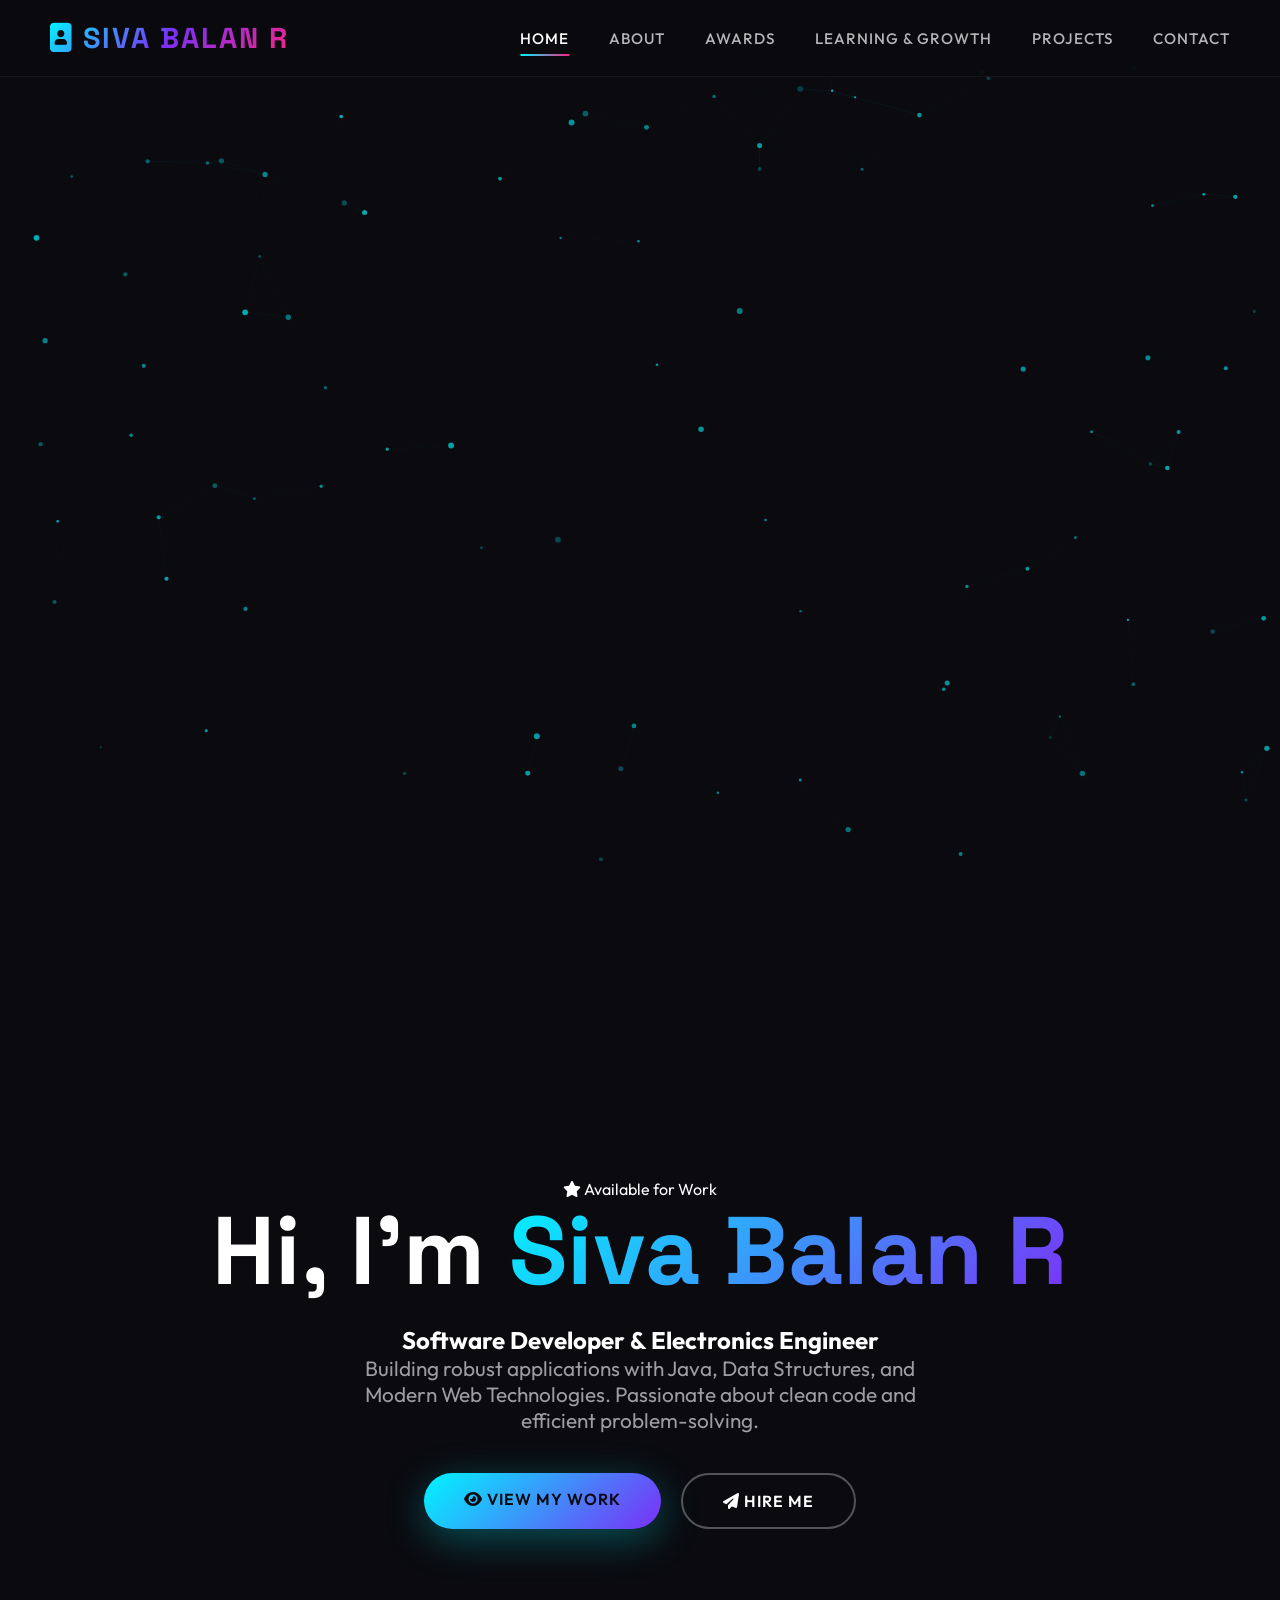
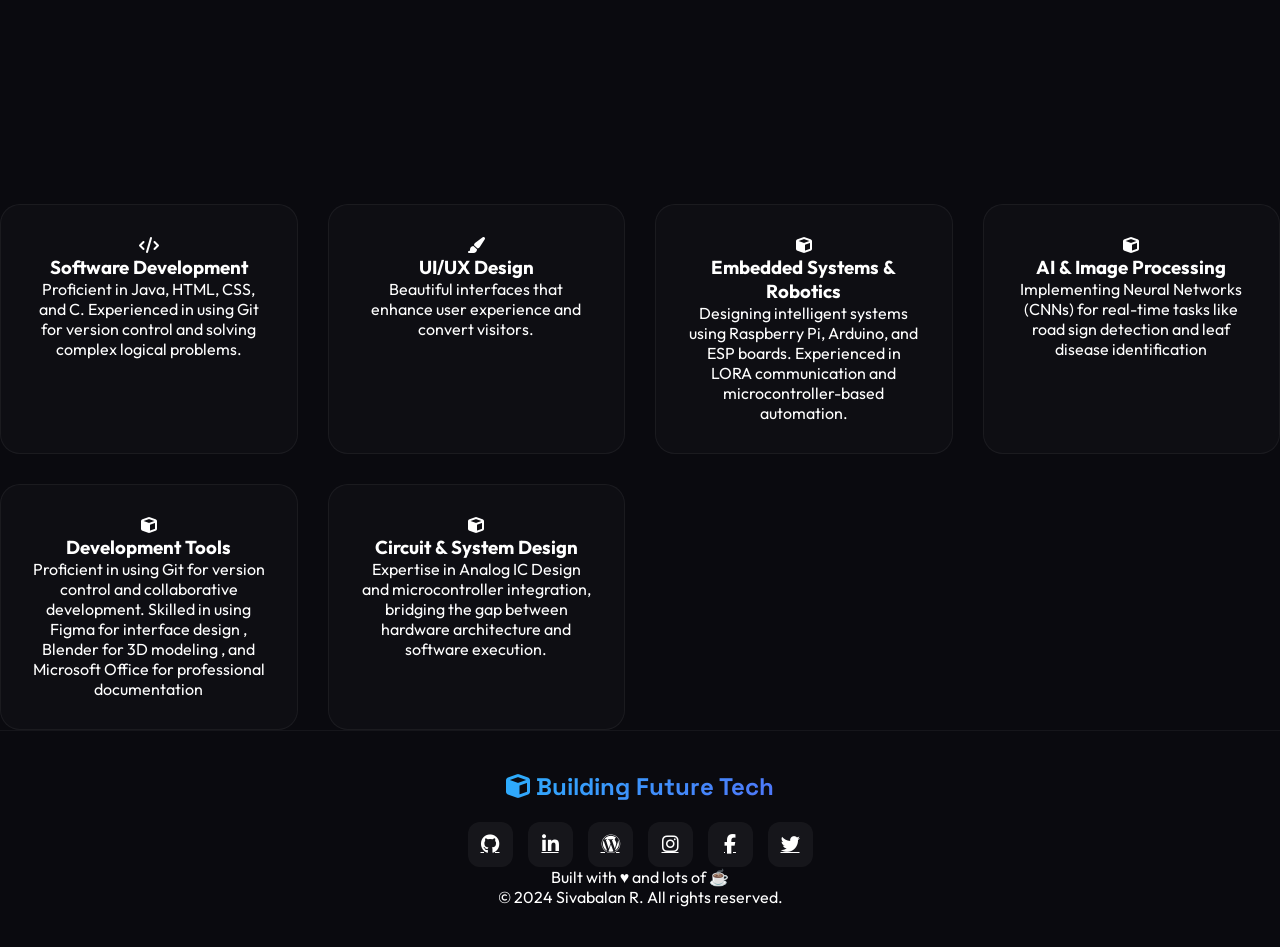
==== commit f1f948a6: "second commit" ====
--- a/index.html
+++ b/index.html
@@ -131,71 +131,74 @@
         <div class="footer-credit"><p>© 2024 Sivabalan R. All rights reserved.</p></div>
     </footer>
 
-<script>
-    // PARTICLES ANIMATION
-    const canvas = document.getElementById('particles');
-    const ctx = canvas.getContext('2d');
-    let particles = [];
-    
-    function resizeCanvas() { 
-        canvas.width = window.innerWidth; 
-        canvas.height = window.innerHeight; 
-    }
-    resizeCanvas(); 
-    window.addEventListener('resize', resizeCanvas);
-    
-    class Particle {
-        constructor() {
-            this.x = Math.random() * canvas.width;
-            this.y = Math.random() * canvas.height;
-            this.size = Math.random() * 2 + 1;
-            this.speedX = (Math.random() - 0.5) * 0.5;
-            this.speedY = (Math.random() - 0.5) * 0.5;
-            this.opacity = Math.random() * 0.5 + 0.2;
+    <script>
+        // PARTICLES ANIMATION
+        const canvas = document.getElementById('particles');
+        const ctx = canvas.getContext('2d');
+        let particles = [];
+        
+        function resizeCanvas() { 
+            canvas.width = window.innerWidth; 
+            canvas.height = window.innerHeight; 
         }
-        update() {
-            this.x += this.speedX;
-            this.y += this.speedY;
-            if (this.x < 0 || this.x > canvas.width) this.speedX *= -1;
-            if (this.y < 0 || this.y > canvas.height) this.speedY *= -1;
+        resizeCanvas(); 
+        window.addEventListener('resize', resizeCanvas);
+        
+        class Particle {
+            constructor() {
+                this.x = Math.random() * canvas.width;
+                this.y = Math.random() * canvas.height;
+                this.size = Math.random() * 2 + 1;
+                this.speedX = (Math.random() - 0.5) * 0.5;
+                this.speedY = (Math.random() - 0.5) * 0.5;
+                this.opacity = Math.random() * 0.5 + 0.2;
+            }
+            update() {
+                this.x += this.speedX;
+                this.y += this.speedY;
+                if (this.x < 0 || this.x > canvas.width) this.speedX *= -1;
+                if (this.y < 0 || this.y > canvas.height) this.speedY *= -1;
+            }
+            draw() {
+                ctx.beginPath();
+                ctx.arc(this.x, this.y, this.size, 0, Math.PI * 2);
+                ctx.fillStyle = `rgba(0, 245, 255, ${this.opacity})`;
+                ctx.fill();
+            }
         }
-        draw() {
-            ctx.beginPath();
-            ctx.arc(this.x, this.y, this.size, 0, Math.PI * 2);
-            ctx.fillStyle = `rgba(0, 245, 255, ${this.opacity})`;
-            ctx.fill();
+        
+        for (let i = 0; i < 100; i++) particles.push(new Particle());
+        
+        function animateParticles() {
+            ctx.clearRect(0, 0, canvas.width, canvas.height);
+            particles.forEach(p => { p.update(); p.draw(); });
+            
+            particles.forEach((p1, i) => {
+                particles.slice(i + 1).forEach(p2 => {
+                    const dx = p1.x - p2.x, dy = p1.y - p2.y, dist = Math.sqrt(dx*dx + dy*dy);
+                    if (dist < 150) {
+                        ctx.beginPath();
+                        ctx.strokeStyle = `rgba(0, 245, 255, ${0.1 * (1 - dist/150)})`;
+                        ctx.lineWidth = 0.5;
+                        ctx.moveTo(p1.x, p1.y); 
+                        ctx.lineTo(p2.x, p2.y); 
+                        ctx.stroke();
+                    }
+                });
+            });
+            requestAnimationFrame(animateParticles);
         }
-    }
-    
-    for (let i = 0; i < 100; i++) particles.push(new Particle());
-    
-    function animateParticles() {
-        ctx.clearRect(0, 0, canvas.width, canvas.height);
-        particles.forEach(p => { p.update(); p.draw(); });
-        
-        particles.forEach((p1, i) => {
-            particles.slice(i + 1).forEach(p2 => {
-                const dx = p1.x - p2.x, dy = p1.y - p2.y, dist = Math.sqrt(dx*dx + dy*dy);
-                if (dist < 150) {
-                    ctx.beginPath();
-                    ctx.strokeStyle = `rgba(0, 245, 255, ${0.1 * (1 - dist/150)})`;
-                    ctx.lineWidth = 0.5;
-                    ctx.moveTo(p1.x, p1.y); 
-                    ctx.lineTo(p2.x, p2.y); 
-                    ctx.stroke();
-                }
-            });
-        });
-        requestAnimationFrame(animateParticles);
-    }
-    animateParticles();
-
-    const hamburger = document.getElementById('hamburger');
-    const navMenu = document.getElementById('nav-menu');
-    hamburger.addEventListener('click', () => {
-        navMenu.classList.toggle('active');
-        hamburger.classList.toggle('active');
-    });
-</script>
+        animateParticles();
+       
+            const hamburger = document.getElementById('hamburger');
+            const navMenu = document.getElementById('nav-menu');
+            hamburger.addEventListener('click', () => {
+
+                navMenu.classList.toggle('active');
+   
+                hamburger.classList.toggle('active');
+});
+       
+    </script>
 </body>
 </html>
--- a/css/Style.css
+++ b/css/Style.css
@@ -424,80 +424,3 @@
 * {
     transition: all 0.3s ease;
 }
-/* Header & nav already in your CSS, just add/modify these parts */
-
-/* Hamburger icon - hidden on desktop */
-.hamburger {
-    display: none;
-    flex-direction: column;
-    justify-content: space-between;
-    width: 25px;
-    height: 20px;
-    cursor: pointer;
-}
-
-.hamburger span {
-    height: 3px;
-    width: 100%;
-    background: var(--light);
-    border-radius: 3px;
-    transition: all 0.3s ease;
-}
-
-/* Mobile nav hidden by default */
-#nav-menu {
-    display: flex;
-}
-
-@media (max-width: 768px) {
-    nav {
-        position: absolute;
-        top: 70px; /* below header */
-        left: 0;
-        width: 100%;
-        background: rgba(10,10,15,0.95);
-        flex-direction: column;
-        overflow: hidden;
-        max-height: 0;
-        transition: max-height 0.4s ease;
-        border-bottom: 1px solid rgba(255,255,255,0.05);
-    }
-
-    nav ul {
-        flex-direction: column;
-        gap: 0;
-    }
-
-    nav ul li {
-        border-top: 1px solid rgba(255,255,255,0.05);
-        text-align: center;
-    }
-
-    nav ul li a {
-        display: block;
-        padding: 15px 0;
-        font-size: 1rem;
-    }
-
-    .hamburger {
-        display: flex;
-    }
-
-    /* Toggle active menu */
-    nav.active {
-        max-height: 500px; /* enough to show all links */
-    }
-
-    /* Hamburger animation */
-    .hamburger.active span:nth-child(1) {
-        transform: rotate(45deg) translate(5px, 5px);
-    }
-
-    .hamburger.active span:nth-child(2) {
-        opacity: 0;
-    }
-
-    .hamburger.active span:nth-child(3) {
-        transform: rotate(-45deg) translate(5px, -5px);
-    }
-}
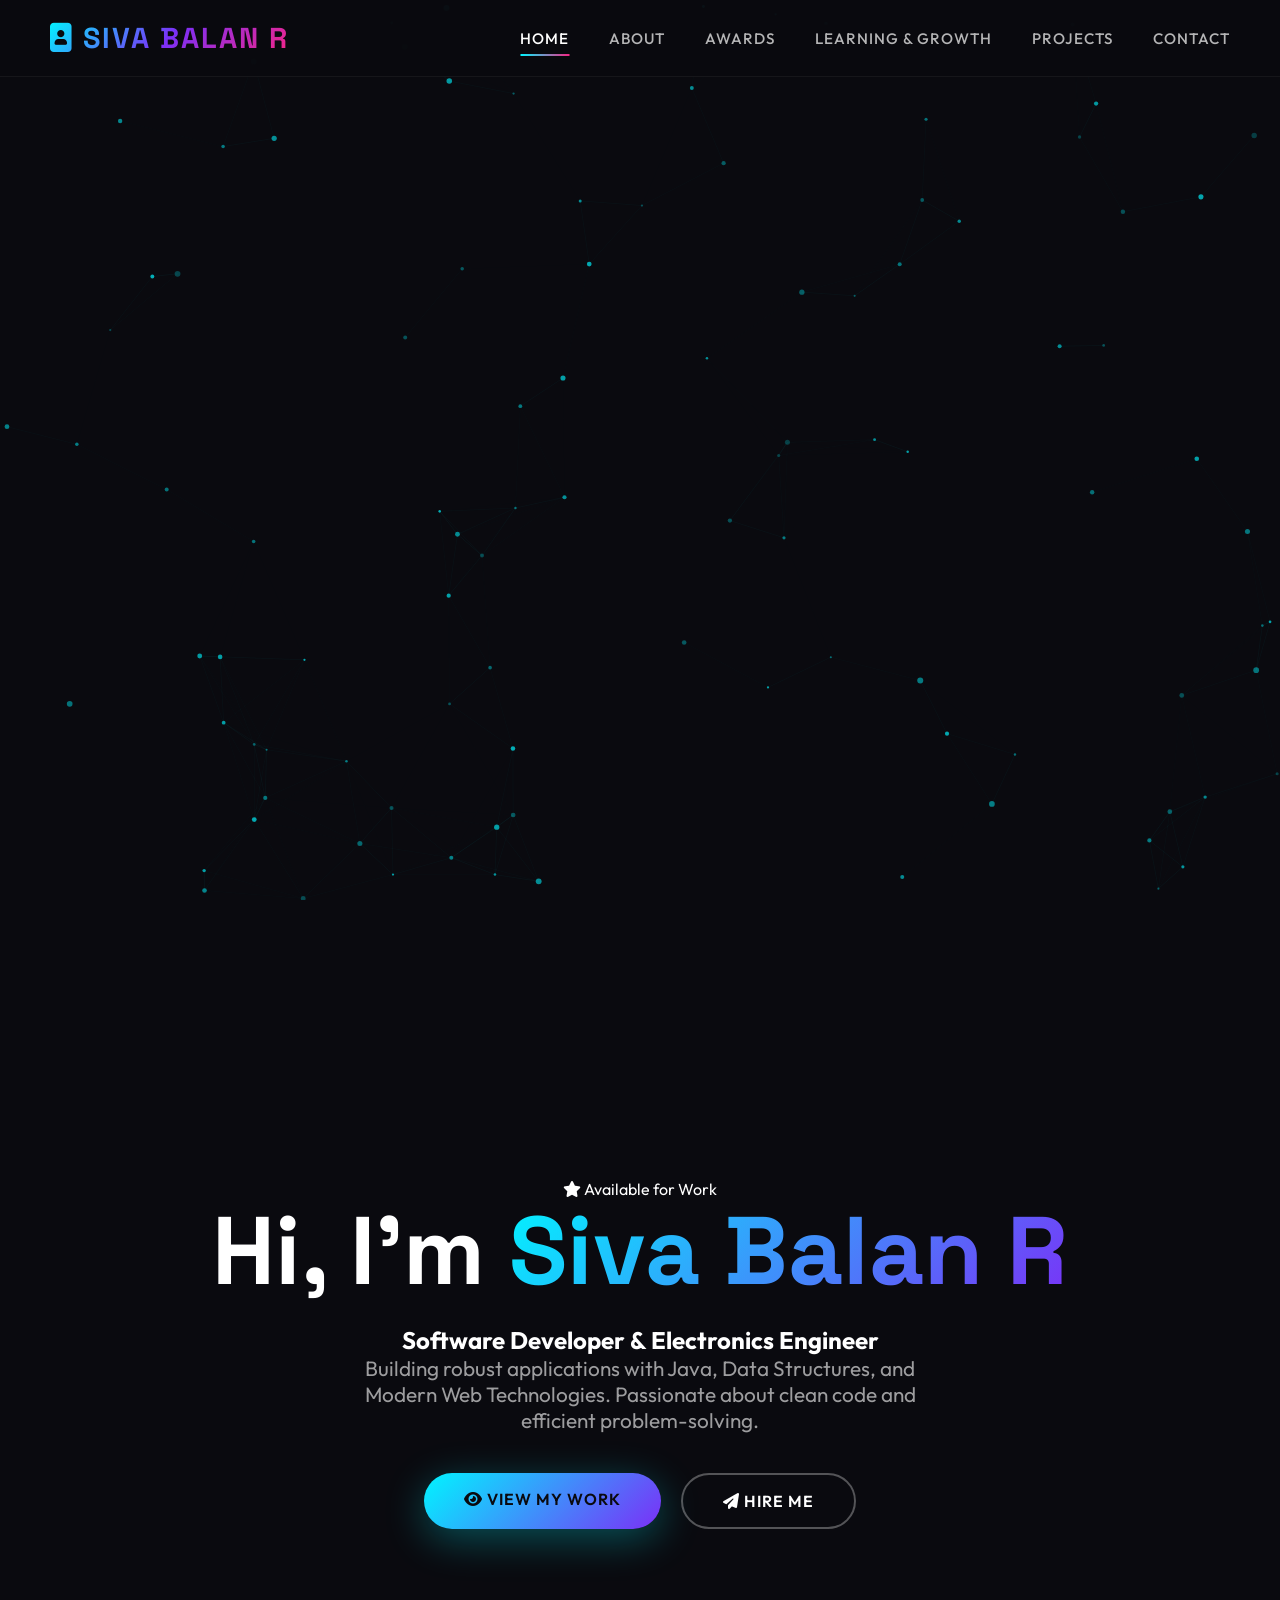
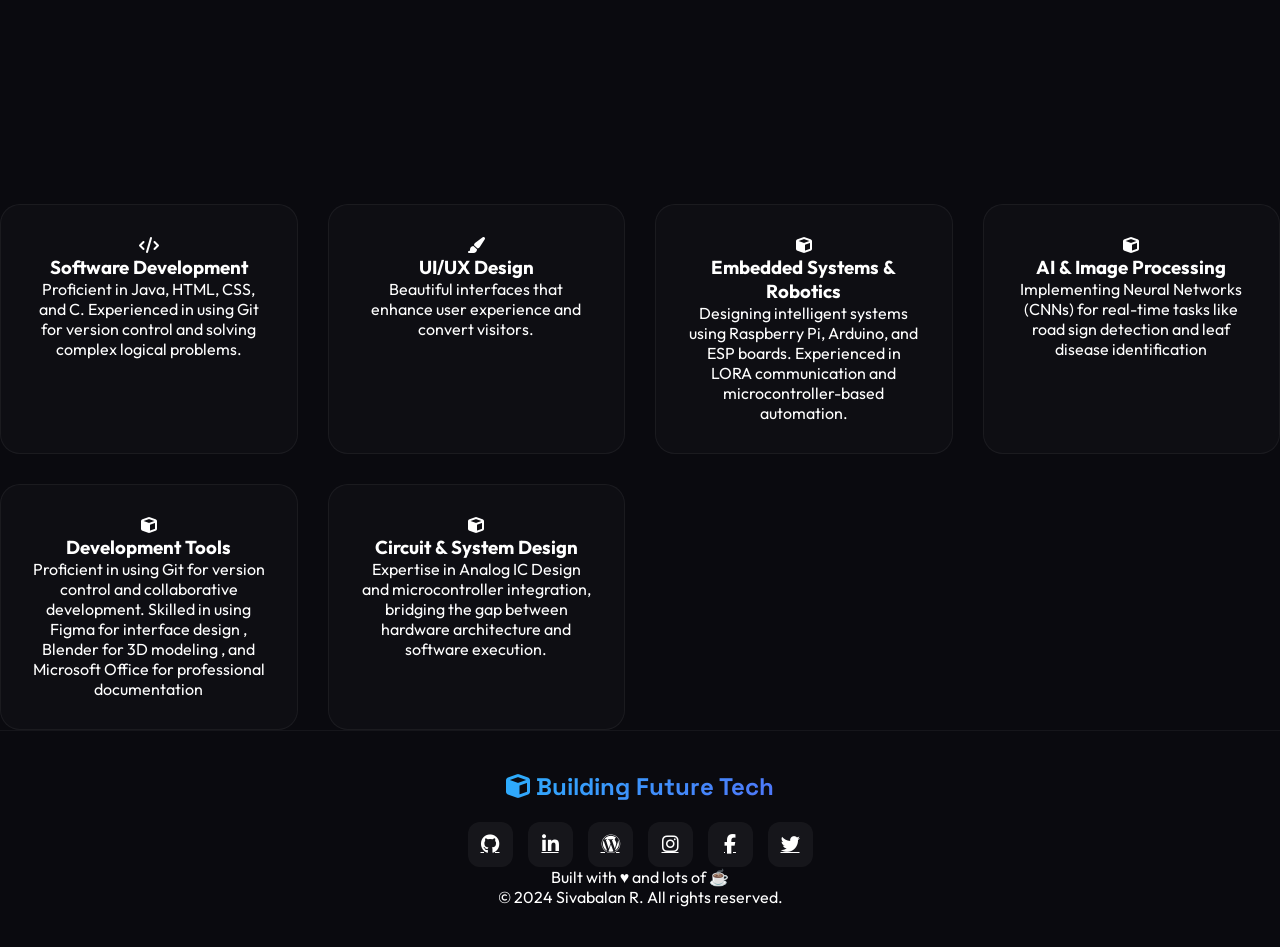
==== commit 2d88658c: "third commit" ====
--- a/index.html
+++ b/index.html
@@ -23,7 +23,13 @@
     <!-- HEADER -->
     <header>
         <div class="logo"><i class="fas fa-portrait"></i> SIVA BALAN R</div>
-        <nav>
+        <!-- Hamburger Icon -->
+  <div class="hamburger" id="hamburger">
+    <span></span>
+    <span></span>
+    <span></span>
+  </div>
+        <nav id="nav-menu">
             <ul>
                 <li><a href="index.html" class="active">Home</a></li>
                 <li><a href="about.html">About</a></li>
--- a/css/Style.css
+++ b/css/Style.css
@@ -424,3 +424,80 @@
 * {
     transition: all 0.3s ease;
 }
+/* Header & nav already in your CSS, just add/modify these parts */
+
+/* Hamburger icon - hidden on desktop */
+.hamburger {
+    display: none;
+    flex-direction: column;
+    justify-content: space-between;
+    width: 25px;
+    height: 20px;
+    cursor: pointer;
+}
+
+.hamburger span {
+    height: 3px;
+    width: 100%;
+    background: var(--light);
+    border-radius: 3px;
+    transition: all 0.3s ease;
+}
+
+/* Mobile nav hidden by default */
+#nav-menu {
+    display: flex;
+}
+
+@media (max-width: 768px) {
+    nav {
+        position: absolute;
+        top: 70px; /* below header */
+        left: 0;
+        width: 100%;
+        background: rgba(10,10,15,0.95);
+        flex-direction: column;
+        overflow: hidden;
+        max-height: 0;
+        transition: max-height 0.4s ease;
+        border-bottom: 1px solid rgba(255,255,255,0.05);
+    }
+
+    nav ul {
+        flex-direction: column;
+        gap: 0;
+    }
+
+    nav ul li {
+        border-top: 1px solid rgba(255,255,255,0.05);
+        text-align: center;
+    }
+
+    nav ul li a {
+        display: block;
+        padding: 15px 0;
+        font-size: 1rem;
+    }
+
+    .hamburger {
+        display: flex;
+    }
+
+    /* Toggle active menu */
+    nav.active {
+        max-height: 500px; /* enough to show all links */
+    }
+
+    /* Hamburger animation */
+    .hamburger.active span:nth-child(1) {
+        transform: rotate(45deg) translate(5px, 5px);
+    }
+
+    .hamburger.active span:nth-child(2) {
+        opacity: 0;
+    }
+
+    .hamburger.active span:nth-child(3) {
+        transform: rotate(-45deg) translate(5px, -5px);
+    }
+}
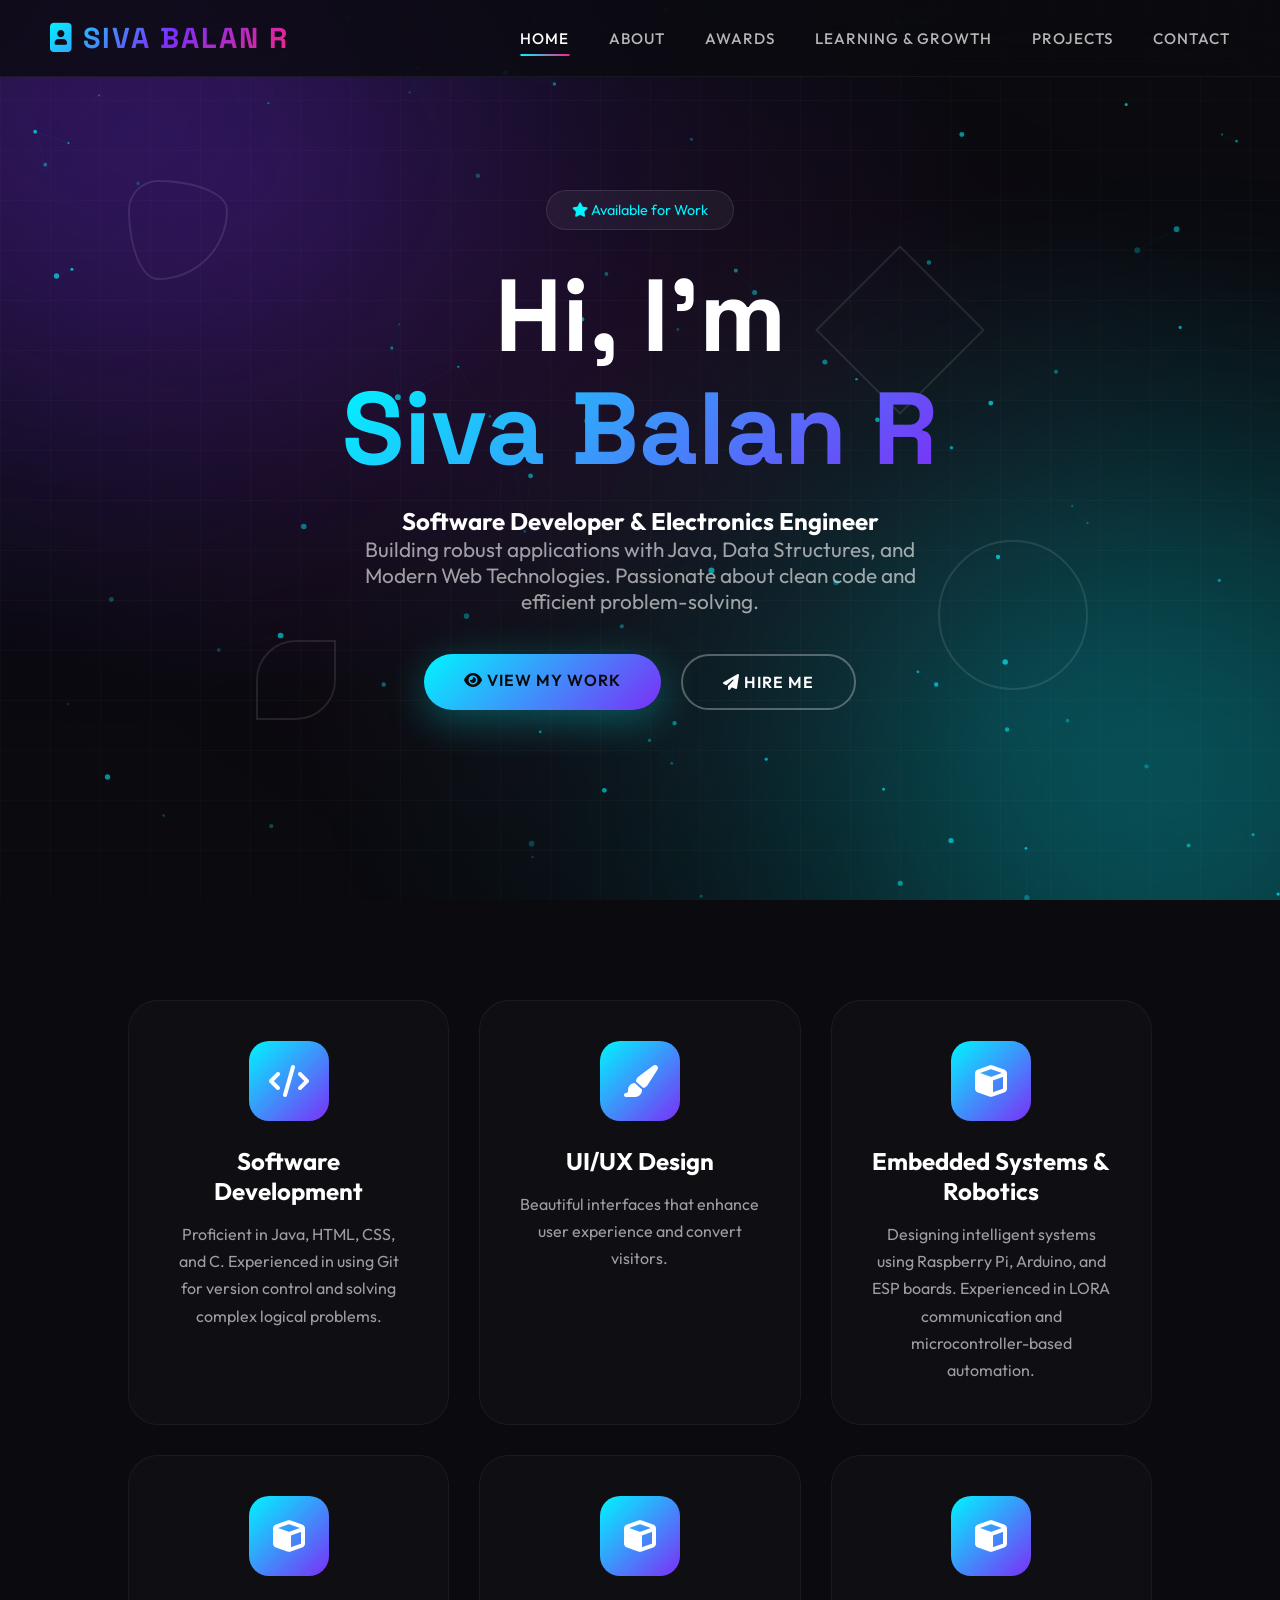
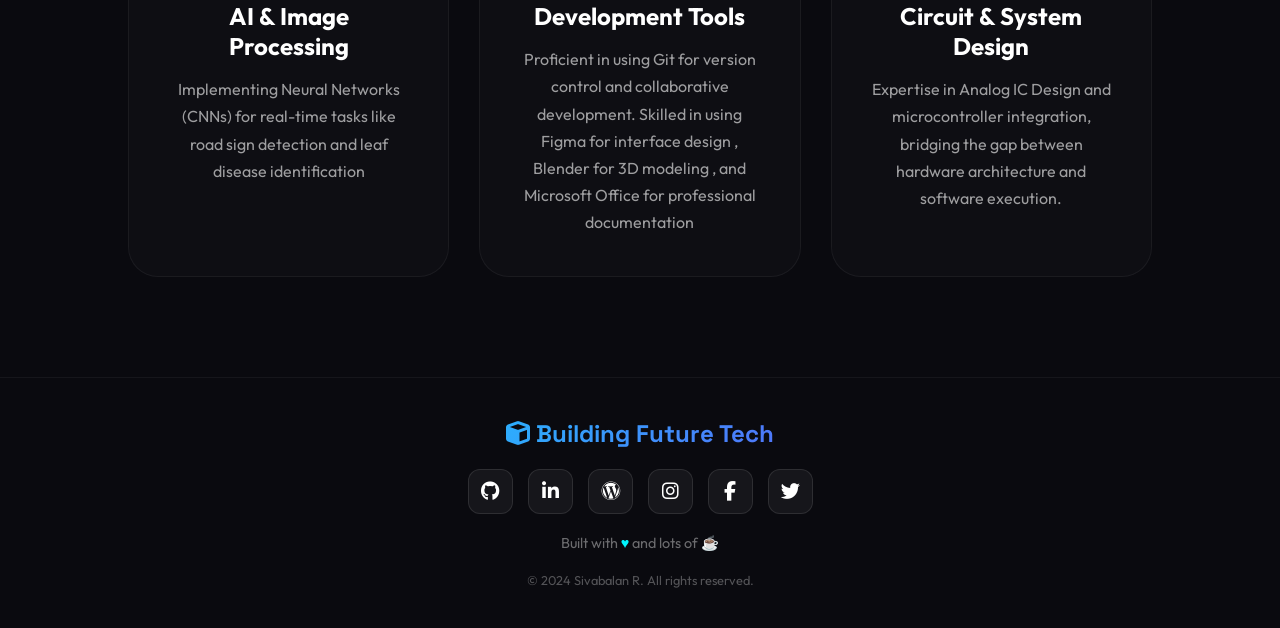
==== commit b48a30b0: "third commit" ====
--- a/index.html
+++ b/index.html
@@ -23,13 +23,7 @@
     <!-- HEADER -->
     <header>
         <div class="logo"><i class="fas fa-portrait"></i> SIVA BALAN R</div>
-        <!-- Hamburger Icon -->
-  <div class="hamburger" id="hamburger">
-    <span></span>
-    <span></span>
-    <span></span>
-  </div>
-        <nav id="nav-menu">
+        <nav>
             <ul>
                 <li><a href="index.html" class="active">Home</a></li>
                 <li><a href="about.html">About</a></li>
@@ -195,16 +189,7 @@
             requestAnimationFrame(animateParticles);
         }
         animateParticles();
-       
-            const hamburger = document.getElementById('hamburger');
-            const navMenu = document.getElementById('nav-menu');
-            hamburger.addEventListener('click', () => {
-
-                navMenu.classList.toggle('active');
-   
-                hamburger.classList.toggle('active');
-});
-       
+        
     </script>
 </body>
 </html>
--- a/css/Style.css
+++ b/css/Style.css
@@ -1,5 +1,5 @@
 /* ============================================
-   PORTFOLIO STYLES - Fully Responsive & Smooth
+   PORTFOLIO STYLES - Shared CSS
    ============================================ */
 
 /* Reset & Base */
@@ -9,12 +9,13 @@
     box-sizing: border-box;
 }
 
+/* CSS Variables - Colors */
 :root {
-    --primary: #00f5ff;
-    --secondary: #7b2ff7;
-    --accent: #f72585;
-    --dark: #0a0a0f;
-    --light: #ffffff;
+    --primary: #00f5ff;      /* Cyan - main color */
+    --secondary: #7b2ff7;   /* Purple */
+    --accent: #f72585;       /* Pink */
+    --dark: #0a0a0f;        /* Dark background */
+    --light: #ffffff;        /* White text */
 }
 
 /* Body */
@@ -23,7 +24,80 @@
     background: var(--dark);
     color: var(--light);
     overflow-x: hidden;
-    scroll-behavior: smooth;
+}
+
+/* ============================================
+   BACKGROUND EFFECTS
+   ============================================ */
+.bg-container {
+    position: fixed;
+    top: 0;
+    left: 0;
+    width: 100%;
+    height: 100%;
+    z-index: -1;
+    overflow: hidden;
+}
+
+.bg-gradient {
+    position: absolute;
+    width: 100%;
+    height: 100%;
+    background: 
+        radial-gradient(ellipse at 20% 20%, rgba(123, 47, 247, 0.15) 0%, transparent 50%),
+        radial-gradient(ellipse at 80% 80%, rgba(0, 245, 255, 0.1) 0%, transparent 50%),
+        radial-gradient(ellipse at 50% 50%, rgba(247, 37, 133, 0.05) 0%, transparent 70%);
+}
+
+.bg-grid {
+    position: absolute;
+    width: 100%;
+    height: 100%;
+    background-image: 
+        linear-gradient(rgba(255,255,255,0.02) 1px, transparent 1px),
+        linear-gradient(90deg, rgba(255,255,255,0.02) 1px, transparent 1px);
+    background-size: 50px 50px;
+    animation: gridMove 20s linear infinite;
+}
+
+@keyframes gridMove {
+    0% { transform: perspective(500px) rotateX(60deg) translateY(0); }
+    100% { transform: perspective(500px) rotateX(60deg) translateY(50px); 
+}
+}
+
+.bg-glow {
+    position: absolute;
+    width: 600px;
+    height: 600px;
+    border-radius: 50%;
+    filter: blur(150px);
+    opacity: 0.3;
+    animation: glowFloat 10s ease-in-out infinite;
+}
+
+.bg-glow-1 {
+    background: var(--secondary);
+    top: -200px;
+    left: -200px;
+}
+
+.bg-glow-2 {
+    background: var(--primary);
+    bottom: -200px;
+    right: -200px;
+    animation-delay: -5s;
+}
+
+@keyframes glowFloat {
+    0%, 100% { transform: translate(0, 0) scale(1); }
+    50% { transform: translate(50px, 30px) scale(1.1); }
+}
+
+#particles {
+    position: absolute;
+    width: 100%;
+    height: 100%;
 }
 
 /* ============================================
@@ -39,10 +113,9 @@
     justify-content: space-between;
     align-items: center;
     z-index: 1000;
-    background: rgba(10, 10, 15, 0.85);
+    background: rgba(10, 10, 15, 0.8);
     backdrop-filter: blur(20px);
-    border-bottom: 1px solid rgba(255,255,255,0.05);
-    transition: all 0.3s ease;
+    border-bottom: 1px solid rgba(255, 255, 255, 0.05);
 }
 
 .logo {
@@ -59,11 +132,10 @@
     display: flex;
     list-style: none;
     gap: 40px;
-    transition: all 0.3s ease;
 }
 
 nav a {
-    color: rgba(255,255,255,0.7);
+    color: rgba(255, 255, 255, 0.7);
     text-decoration: none;
     font-weight: 500;
     font-size: 0.95rem;
@@ -104,17 +176,40 @@
     display: flex;
     align-items: center;
     justify-content: center;
+    position: relative;
+    padding: 0 10%;
+}
+
+.hero-content {
     text-align: center;
-    padding: 0 10%;
-    position: relative;
+    z-index: 1;
+}
+
+.hero-badge {
+    display: inline-block;
+    padding: 10px 25px;
+    background: rgba(255, 255, 255, 0.05);
+    border: 1px solid rgba(255, 255, 255, 0.1);
+    border-radius: 50px;
+    font-size: 0.9rem;
+    color: var(--primary);
+    margin-bottom: 30px;
+    backdrop-filter: blur(10px);
+    animation: fadeInUp 0.8s ease forwards;
 }
 
 .hero h1 {
     font-family: 'Space Grotesk', sans-serif;
-    font-size: clamp(3rem, 8vw, 6rem);
+    font-size: clamp(3rem, 8vw, 7rem);
     font-weight: 800;
     line-height: 1.1;
     margin-bottom: 20px;
+    animation: fadeInUp 0.8s ease 0.2s forwards;
+    opacity: 0;
+}
+
+.hero h1 .line {
+    display: block;
 }
 
 .hero h1 .gradient-text {
@@ -132,19 +227,33 @@
 
 .hero p {
     font-size: 1.3rem;
-    color: rgba(255,255,255,0.6);
+    color: rgba(255, 255, 255, 0.6);
     max-width: 600px;
     margin: 0 auto 40px;
-}
-
-/* Buttons */
+    animation: fadeInUp 0.8s ease 0.4s forwards;
+    opacity: 0;
+}
+
 .hero-buttons {
     display: flex;
     gap: 20px;
     justify-content: center;
-    flex-wrap: wrap;
-}
-
+    animation: fadeInUp 0.8s ease 0.6s forwards;
+    opacity: 0;
+}
+
+@keyframes fadeInUp {
+    from {
+        opacity: 0;
+        transform: translateY(30px);
+    }
+    to {
+        opacity: 1;
+        transform: translateY(0);
+    }
+}
+
+/* Buttons */
 .btn {
     padding: 16px 40px;
     font-size: 1rem;
@@ -154,25 +263,24 @@
     transition: all 0.4s;
     text-transform: uppercase;
     letter-spacing: 1px;
-    cursor: pointer;
 }
 
 .btn-primary {
     background: linear-gradient(135deg, var(--primary), var(--secondary));
     color: var(--dark);
     border: none;
-    box-shadow: 0 10px 40px rgba(0,245,255,0.3);
+    box-shadow: 0 10px 40px rgba(0, 245, 255, 0.3);
 }
 
 .btn-primary:hover {
     transform: translateY(-5px) scale(1.05);
-    box-shadow: 0 20px 60px rgba(0,245,255,0.5);
+    box-shadow: 0 20px 60px rgba(0, 245, 255, 0.5);
 }
 
 .btn-outline {
     background: transparent;
     color: var(--light);
-    border: 2px solid rgba(255,255,255,0.3);
+    border: 2px solid rgba(255, 255, 255, 0.3);
 }
 
 .btn-outline:hover {
@@ -181,74 +289,753 @@
 }
 
 /* ============================================
-   GRIDS - Projects / Features / Skills
+   FLOATING SHAPES
    ============================================ */
-.projects-grid,
+.floating-shapes {
+    position: absolute;
+    width: 100%;
+    height: 100%;
+    pointer-events: none;
+}
+
+.shape {
+    position: absolute;
+    border: 2px solid rgba(255, 255, 255, 0.1);
+    animation: float 6s ease-in-out infinite;
+}
+
+.shape-1 {
+    width: 100px;
+    height: 100px;
+    top: 20%;
+    left: 10%;
+    border-radius: 30% 70% 70% 30% / 30% 30% 70% 70%;
+}
+
+.shape-2 {
+    width: 150px;
+    height: 150px;
+    top: 60%;
+    right: 15%;
+    border-radius: 50%;
+    animation-delay: -2s;
+}
+
+.shape-3 {
+    width: 80px;
+    height: 80px;
+    bottom: 20%;
+    left: 20%;
+    border-radius: 50% 0 50% 0;
+    animation-delay: -4s;
+}
+
+.shape-4 {
+    width: 120px;
+    height: 120px;
+    top: 30%;
+    right: 25%;
+    transform: rotate(45deg);
+    animation-delay: -1s;
+}
+
+@keyframes float {
+    0%, 100% {
+        transform: translateY(0) rotate(0deg);
+        opacity: 0.3;
+    }
+    50% {
+        transform: translateY(-30px) rotate(10deg);
+        opacity: 0.6;
+    }
+}
+
+/* Scroll Indicator */
+.scroll-indicator {
+    position: absolute;
+    bottom: 40px;
+    left: 50%;
+    transform: translateX(-50%);
+    display: flex;
+    flex-direction: column;
+    align-items: center;
+    gap: 10px;
+}
+
+.scroll-indicator span {
+    font-size: 0.8rem;
+    color: rgba(255, 255, 255, 0.5);
+    text-transform: uppercase;
+    letter-spacing: 2px;
+}
+
+.mouse {
+    width: 26px;
+    height: 40px;
+    border: 2px solid rgba(255, 255, 255, 0.5);
+    border-radius: 20px;
+    position: relative;
+}
+
+.mouse::before {
+    content: '';
+    position: absolute;
+    top: 8px;
+    left: 50%;
+    width: 4px;
+    height: 8px;
+    background: var(--primary);
+    border-radius: 2px;
+    transform: translateX(-50%);
+    animation: scrollMouse 2s ease-in-out infinite;
+}
+
+@keyframes scrollMouse {
+    0%, 100% { opacity: 1; top: 8px; }
+    50% { opacity: 0.3; top: 20px; }
+}
+
+/* ============================================
+   PAGE & SECTION TITLES
+   ============================================ */
+.page-title, .section-title {
+    min-height: 50vh;
+    display: flex;
+    align-items: center;
+    justify-content: center;
+    padding-top: 80px; /* adds space from top */
+}
+
+/* Projects page H1 title */
+.page-title h1 {
+    font-family: 'Space Grotesk', sans-serif;
+    font-size: clamp(3rem, 8vw, 6rem);
+    font-weight: 800;
+    text-align: center;
+    animation: titleFloat 3s ease-in-out infinite;
+    background: linear-gradient(135deg, var(--primary), var(--secondary), var(--accent));
+    -webkit-background-clip: text;
+    -webkit-text-fill-color: transparent;
+}
+
+/* Achievements & other section H2 titles */
+.section-title h2 {
+    font-family: 'Space Grotesk', sans-serif;
+    font-size: clamp(3rem, 8vw, 6rem);
+    font-weight: 800;
+    text-align: center;
+    animation: titleFloat 3s ease-in-out infinite;
+    background: linear-gradient(135deg, var(--primary), var(--secondary), var(--accent));
+    -webkit-background-clip: text;
+    -webkit-text-fill-color: transparent;
+}
+
+/* Floating animation */
+@keyframes titleFloat {
+    0%, 100% { transform: translateY(0); }
+    50% { transform: translateY(-15px); }
+}
+
+/* ============================================
+   SECTIONS GENERAL
+   ============================================ */
+.features,
+.about-section,
+.services-section,
+.projects-section,
+.skills-section,
+.contact-section {
+    min-height: 100vh;
+    padding: 100px 10%;
+    position: relative;
+}
+
+.section-header {
+    text-align: center;
+    margin-bottom: 80px;
+}
+
+.section-title {
+    font-family: 'Space Grotesk', sans-serif;
+    font-size: clamp(2.5rem, 5vw, 4rem);
+    font-weight: 700;
+}
+
+/* ============================================
+   FEATURES / SERVICES CARDS
+   ============================================ */
 .features-container,
-.services-grid,
+.services-grid {
+    display: grid;
+    grid-template-columns: repeat(auto-fit, minmax(300px, 1fr));
+    gap: 30px;
+}
+
+.feature-card,
+.service-card {
+    padding: 40px;
+    background: rgba(255, 255, 255, 0.02);
+    border: 1px solid rgba(255, 255, 255, 0.05);
+    border-radius: 30px;
+    text-align: center;
+    transition: all 0.4s;
+}
+
+.feature-card:hover,
+.service-card:hover {
+    transform: translateY(-15px);
+    border-color: var(--primary);
+    box-shadow: 0 20px 50px rgba(0, 245, 255, 0.1);
+}
+
+.feature-icon,
+.service-icon {
+    width: 80px;
+    height: 80px;
+    background: linear-gradient(135deg, var(--primary), var(--secondary));
+    border-radius: 20px;
+    display: flex;
+    align-items: center;
+    justify-content: center;
+    font-size: 2rem;
+    margin: 0 auto 25px;
+}
+
+.feature-card h3,
+.service-card h3 {
+    font-size: 1.5rem;
+    margin-bottom: 15px;
+}
+
+.feature-card p,
+.service-card p {
+    color: rgba(255, 255, 255, 0.6);
+    line-height: 1.7;
+}
+
+/* ============================================
+   ABOUT SECTION
+   ============================================ */
+.about-container {
+    display: grid;
+    grid-template-columns: 1fr 1.2fr;
+    gap: 80px;
+    align-items: center;
+}
+
+.about-image-wrapper {
+    position: relative;
+    perspective: 1000px;
+}
+
+.about-image {
+    width: 100%;
+    border-radius: 30px;
+    transform: rotateY(0deg) rotateX(0deg);
+    transition: all 0.5s ease;
+    box-shadow: 30px 30px 60px rgba(0, 0, 0, 0.5), -10px -10px 30px 
+rgba(255, 255, 255, 0.05);
+}
+
+.about-image-wrapper:hover .about-image {
+    transform: rotateY(10deg) rotateX(5deg) translateZ(20px);
+}
+
+.about-image-glow {
+    position: absolute;
+    width: 100%;
+    height: 100%;
+    background: linear-gradient(135deg, var(--primary), var(--secondary));
+    border-radius: 30px;
+    top: 20px;
+    left: 20px;
+    z-index: -1;
+    opacity: 0.5;
+    filter: blur(30px);
+}
+
+.about-content h2 {
+    font-size: 2.5rem;
+    margin-bottom: 20px;
+    background: linear-gradient(135deg, var(--primary), var(--accent));
+    -webkit-background-clip: text;
+    -webkit-text-fill-color: transparent;
+}
+
+.about-content p {
+    font-size: 1.1rem;
+    color: rgba(255, 255, 255, 0.7);
+    line-height: 1.8;
+    margin-bottom: 20px;
+}
+
+/* Stats */
+.stats-grid {
+    display: grid;
+    grid-template-columns: repeat(3, 1fr);
+    gap: 20px;
+    margin-top: 40px;
+}
+
+.stat-item {
+    text-align: center;
+    padding: 30px;
+    background: rgba(255, 255, 255, 0.03);
+    border: 1px solid rgba(255, 255, 255, 0.05);
+    border-radius: 20px;
+    transition: all 0.3s;
+}
+
+.stat-item:hover {
+    transform: translateY(-10px);
+    background: rgba(255, 255, 255, 0.08);
+    border-color: var(--primary);
+}
+
+.stat-number {
+    font-family: 'Space Grotesk', sans-serif;
+    font-size: 3rem;
+    font-weight: 700;
+    background: linear-gradient(135deg, var(--primary), var(--accent));
+    -webkit-background-clip: text;
+    -webkit-text-fill-color: transparent;
+}
+
+.stat-label {
+    font-size: 0.9rem;
+    color: rgba(255, 255, 255, 0.5);
+    margin-top: 5px;
+}
+
+/* Skills Grid */
 .skills-grid {
     display: grid;
-    grid-template-columns: repeat(auto-fit, minmax(280px, 1fr));
+    grid-template-columns: repeat(auto-fit, minmax(250px, 1fr));
     gap: 30px;
 }
 
-.project-card,
-.feature-card,
-.service-card,
 .skill-card {
     padding: 30px;
-    background: rgba(255,255,255,0.02);
-    border: 1px solid rgba(255,255,255,0.05);
+    background: rgba(255, 255, 255, 0.02);
+    border: 1px solid rgba(255, 255, 255, 0.05);
     border-radius: 20px;
     text-align: center;
+    transition: all 0.4s;
+}
+
+.skill-card:hover {
+    transform: translateY(-10px) rotateX(5deg);
+    border-color: rgba(255, 255, 255, 0.2);
+}
+
+.skill-icon {
+    font-size: 3rem;
+    margin-bottom: 15px;
+}
+
+.skill-card h4 {
+    font-size: 1.3rem;
+    margin-bottom: 10px;
+}
+
+.skill-card p {
+    font-size: 0.9rem;
+    color: rgba(255, 255, 255, 0.5);
+}
+
+/* ============================================
+   PROJECTS GRID
+   ============================================ */
+.projects-grid {
+    display: grid;
+    grid-template-columns: repeat(auto-fit, minmax(400px, 1fr));
+    gap: 40px;
+}
+
+.project-card {
+    border-radius: 30px;
+    overflow: hidden;
+    position: relative;
+    aspect-ratio: 4/3;
+    cursor: pointer;
+    transform-style: preserve-3d;
+    transition: all 0.5s ease;
+}
+
+.project-card:hover {
+    transform: translateZ(30px) scale(1.02);
+}
+
+.project-image {
+    position: absolute;
+    width: 100%;
+    height: 100%;
+}
+
+.project-image img {
+    width: 100%;
+    height: 100%;
+    object-fit: cover;
+    transition: all 0.5s ease;
+}
+
+.project-card:hover .project-image img {
+    transform: scale(1.1);
+}
+
+.project-overlay {
+    position: absolute;
+    width: 100%;
+    height: 100%;
+    background: linear-gradient(to top, rgba(10, 10, 15, 0.95) 0%, 
+transparent 60%);
+    display: flex;
+    flex-direction: column;
+    justify-content: flex-end;
+    padding: 40px;
     transition: all 0.4s ease;
 }
 
-.project-card:hover,
-.feature-card:hover,
-.service-card:hover,
-.skill-card:hover {
-    transform: translateY(-10px) scale(1.02);
+.project-card:hover .project-overlay {
+    background: linear-gradient(to top, rgba(10, 10, 15, 0.98) 0%, 
+rgba(123, 47, 247, 0.3) 100%);
+}
+
+.project-tag {
+    display: inline-block;
+    padding: 8px 16px;
+    background: rgba(0, 245, 255, 0.2);
+    border: 1px solid var(--primary);
+    border-radius: 20px;
+    font-size: 0.8rem;
+    color: var(--primary);
+    margin-bottom: 15px;
+    width: fit-content;
+    transform: translateY(20px);
+    opacity: 0;
+    transition: all 0.4s ease;
+}
+
+.project-card:hover .project-tag {
+    transform: translateY(0);
+    opacity: 1;
+}
+
+.project-card h3 {
+    font-size: 1.8rem;
+    margin-bottom: 10px;
+    transform: translateY(20px);
+    opacity: 0;
+    transition: all 0.4s ease 0.1s;
+}
+
+.project-card:hover h3 {
+    transform: translateY(0);
+    opacity: 1;
+}
+
+.project-card p {
+    color: rgba(255, 255, 255, 0.7);
+    transform: translateY(20px);
+    opacity: 0;
+    transition: all 0.4s ease 0.2s;
+}
+
+.project-card:hover p {
+    transform: translateY(0);
+    opacity: 1;
+}
+
+.view-btn {
+    display: inline-block;
+    margin-top: 15px;
+    padding: 10px 25px;
+    background: linear-gradient(135deg, var(--primary), var(--secondary));
+    color: var(--dark);
+    border-radius: 25px;
+    font-weight: 600;
+    text-decoration: none;
+    transform: translateY(20px);
+    opacity: 0;
+    transition: all 0.4s ease 0.3s;
+}
+
+.project-card:hover .view-btn {
+    transform: translateY(0);
+    opacity: 1;
+}
+
+/* ============================================
+   PROJECT DETAIL PAGE
+   ============================================ */
+.back-btn {
+    display: inline-flex;
+    align-items: center;
+    gap: 10px;
+    padding: 12px 25px;
+    background: rgba(255,255,255,0.1);
+    border: 1px solid rgba(255,255,255,0.2);
+    border-radius: 30px;
+    color: var(--light);
+    text-decoration: none;
+    margin: 100px 10% 30px;
+    transition: all 0.3s;
+}
+
+.back-btn:hover {
+    background: var(--primary);
+    color: var(--dark);
+    transform: translateX(-5px);
+}
+
+.project-detail {
+    padding: 0 10% 50px;
+}
+
+.project-header {
+    margin-bottom: 50px;
+}
+
+.project-header h1 {
+    font-family: 'Space Grotesk', sans-serif;
+    font-size: clamp(2.5rem, 5vw, 4rem);
+    margin-bottom: 20px;
+}
+
+.project-header p {
+    font-size: 1.2rem;
+    color: rgba(255,255,255,0.7);
+    line-height: 1.8;
+    max-width: 800px;
+}
+
+.project-image-full {
+    width: 100%;
+    height: 400px;
+    border-radius: 30px;
+    overflow: hidden;
+    margin-bottom: 50px;
+}
+
+.project-image-full img {
+    width: 100%;
+    height: 100%;
+    object-fit: cover;
+}
+
+.project-info-grid {
+    display: grid;
+    grid-template-columns: 2fr 1fr;
+    gap: 50px;
+}
+
+.project-description h2,
+.project-tech h2 {
+    font-size: 1.8rem;
+    margin-bottom: 20px;
+    color: var(--primary);
+}
+
+.project-description p {
+    font-size: 1.1rem;
+    color: rgba(255,255,255,0.7);
+    line-height: 1.8;
+    margin-bottom: 20px;
+}
+
+.project-description ul {
+    list-style: none;
+}
+
+.project-description li {
+    padding: 10px 0;
+    border-bottom: 1px solid rgba(255,255,255,0.1);
+}
+
+.project-description li::before {
+    content: '✓';
+    color: var(--primary);
+    margin-right: 10px;
+}
+
+.tech-stack {
+    display: flex;
+    flex-wrap: wrap;
+    gap: 10px;
+}
+
+.tech-item {
+    padding: 10px 20px;
+    background: rgba(255,255,255,0.05);
+    border: 1px solid rgba(255,255,255,0.1);
+    border-radius: 10px;
+    font-size: 0.9rem;
+}
+
+.project-links {
+    display: flex;
+    gap: 20px;
+    margin-top: 40px;
+}
+
+.project-link-btn {
+    padding: 15px 30px;
+    background: linear-gradient(135deg, var(--primary), var(--secondary));
+    color: var(--dark);
+    border-radius: 30px;
+    text-decoration: none;
+    font-weight: 600;
+    transition: all 0.3s;
+}
+
+.project-link-btn:hover {
+    transform: translateY(-5px);
+    box-shadow: 0 10px 30px rgba(0,245,255,0.3);
+}
+
+/* ============================================
+   CONTACT SECTION
+   ============================================ */
+.contact-section {
+    display: flex;
+    align-items: center;
+    min-height: 60vh;
+}
+
+.contact-container {
+    display: grid;
+    grid-template-columns: 1fr 1.2fr;
+    gap: 80px;
+    width: 100%;
+}
+
+.contact-info h2 {
+    font-family: 'Space Grotesk', sans-serif;
+    font-size: 3rem;
+    margin-bottom: 20px;
+    line-height: 1.2;
+}
+
+.contact-info h2 span {
+    background: linear-gradient(135deg, var(--primary), var(--accent));
+    -webkit-background-clip: text;
+    -webkit-text-fill-color: transparent;
+}
+
+.contact-info > p {
+    color: rgba(255, 255, 255, 0.6);
+    font-size: 1.1rem;
+    line-height: 1.8;
+    margin-bottom: 40px;
+}
+
+.contact-methods {
+    display: flex;
+    flex-direction: column;
+    gap: 20px;
+}
+
+.contact-method {
+    display: flex;
+    align-items: center;
+    gap: 20px;
+    padding: 20px;
+    background: rgba(255, 255, 255, 0.02);
+    border: 1px solid rgba(255, 255, 255, 0.05);
+    border-radius: 15px;
+    transition: all 0.3s;
+}
+
+.contact-method:hover {
+    background: rgba(255, 255, 255, 0.05);
     border-color: var(--primary);
-    box-shadow: 0 15px 40px rgba(0,245,255,0.1);
-}
-
-/* ============================================
-   IMAGES
-   ============================================ */
-img, .project-image img, .about-image, .project-image-full img {
-    max-width: 100%;
-    height: auto;
-    display: block;
-    border-radius: 15px;
-}
-
-/* ============================================
-   FORMS
-   ============================================ */
+    transform: translateX(10px);
+}
+
+.contact-method-icon {
+    width: 50px;
+    height: 50px;
+    background: linear-gradient(135deg, rgba(0, 245, 255, 0.2), rgba(123, 47, 247, 0.2));
+    border-radius: 12px;
+    display: flex;
+    align-items: center;
+    justify-content: center;
+    font-size: 1.5rem;
+}
+.contact-method{
+    transition: all 0.3s ease;
+    border: 1px solid rgba(255,255,255,0.1);
+}
+
+.contact-method:hover{
+    transform: translateY(-5px);
+    box-shadow: 0 10px 25px rgba(0,255,255,0.3);
+    border: 1px solid rgba(0,255,255,0.4);
+}
+
+.contact-method-icon{
+    transition: all 0.3s ease;
+}
+
+.contact-method:hover .contact-method-icon{
+    transform: scale(1.1);
+    color: #00e6ff;
+}
+.contact-method-text a{
+    color:#00e6ff;
+    text-decoration:none;
+}
+
+.contact-method-text a:hover{
+    color:#ffffff;
+}
+
+.contact-method-text h4 {
+    font-size: 1rem;
+    margin-bottom: 5px;
+}
+
+.contact-method-text p {
+    color: rgba(255, 255, 255, 0.5);
+    font-size: 0.9rem;
+}
+
+/* Contact Form */
 .contact-form {
     padding: 50px;
-    background: rgba(255,255,255,0.02);
+    background: rgba(255, 255, 255, 0.02);
+    border: 1px solid rgba(255, 255, 255, 0.05);
     border-radius: 30px;
-    border: 1px solid rgba(255,255,255,0.05);
     backdrop-filter: blur(20px);
 }
 
 .form-row {
     display: grid;
-    grid-template-columns: repeat(auto-fit, minmax(280px, 1fr));
+    grid-template-columns: 1fr 1fr;
     gap: 20px;
+}
+
+.form-group {
+    margin-bottom: 25px;
+}
+
+.form-group label {
+    display: block;
+    margin-bottom: 10px;
+    font-size: 0.9rem;
+    color: rgba(255, 255, 255, 0.7);
 }
 
 .form-group input,
 .form-group textarea {
     width: 100%;
     padding: 18px 25px;
-    background: rgba(255,255,255,0.03);
-    border: 1px solid rgba(255,255,255,0.1);
+    background: rgba(255, 255, 255, 0.03);
+    border: 1px solid rgba(255, 255, 255, 0.1);
     border-radius: 15px;
     color: var(--light);
     font-size: 1rem;
+    font-family: inherit;
     transition: all 0.3s;
 }
 
@@ -256,8 +1043,13 @@
 .form-group textarea:focus {
     outline: none;
     border-color: var(--primary);
-    background: rgba(255,255,255,0.05);
-    box-shadow: 0 0 20px rgba(0,245,255,0.1);
+    background: rgba(255, 255, 255, 0.05);
+    box-shadow: 0 0 20px rgba(0, 245, 255, 0.1);
+}
+
+.form-group textarea {
+    min-height: 150px;
+    resize: vertical;
 }
 
 .submit-btn {
@@ -267,14 +1059,17 @@
     font-weight: 600;
     color: var(--dark);
     background: linear-gradient(135deg, var(--primary), var(--secondary));
+    border: none;
     border-radius: 15px;
-    border: none;
     cursor: pointer;
+    transition: all 0.4s;
+    text-transform: uppercase;
+    letter-spacing: 1px;
 }
 
 .submit-btn:hover {
     transform: translateY(-5px);
-    box-shadow: 0 20px 50px rgba(0,245,255,0.4);
+    box-shadow: 0 20px 50px rgba(0, 245, 255, 0.4);
 }
 
 /* ============================================
@@ -282,8 +1077,8 @@
    ============================================ */
 footer {
     padding: 40px 10%;
+    border-top: 1px solid rgba(255, 255, 255, 0.05);
     text-align: center;
-    border-top: 1px solid rgba(255,255,255,0.05);
 }
 
 .footer-logo {
@@ -296,10 +1091,12 @@
     margin-bottom: 20px;
 }
 
+
 .footer-social {
     display: flex;
     justify-content: center;
     gap: 15px;
+    margin-bottom: 20px;
 }
 
 .social-link {
@@ -308,196 +1105,249 @@
     display: flex;
     align-items: center;
     justify-content: center;
-    background: rgba(255,255,255,0.05);
+    background: rgba(255, 255, 255, 0.05);
+    border: 1px solid rgba(255, 255, 255, 0.1);
     border-radius: 12px;
     color: var(--light);
+    text-decoration: none;
     font-size: 1.2rem;
     transition: all 0.3s;
 }
 
 .social-link:hover {
     background: linear-gradient(135deg, var(--primary), var(--secondary));
+    border-color: transparent;
     transform: translateY(-5px);
 }
 
+.footer-tagline p {
+    color: rgba(255, 255, 255, 0.4);
+    font-size: 0.9rem;
+}
+
+.footer-tagline span {
+    color: var(--primary);
+}
+
+.footer-credit {
+    margin-top: 20px;
+    color: rgba(255, 255, 255, 0.3);
+    font-size: 0.8rem;
+}
+.footer-credit span {
+    color: var(--primary);
+}
 /* ============================================
-   RESPONSIVE - TABLET & MOBILE
+   RESPONSIVE DESIGN
    ============================================ */
 @media (max-width: 1024px) {
-    .about-container, .contact-container, .project-info-grid {
+    .about-container,
+    .contact-container,
+    .project-info-grid {
         grid-template-columns: 1fr;
-        gap: 40px;
-    }
-
+        gap: 50px;
+    }
+    
     .about-image-wrapper {
+        
         order: -1;
+        max-width: 400px;
         margin: 0 auto;
-        max-width: 400px;
     }
 }
 
 @media (max-width: 768px) {
     header {
+        padding: 15px 20px;
+    }
+    
+    .logo {
+        font-size: 1.3rem;
+    }
+    
+    nav ul {
+        gap: 15px;
+    }
+    
+    nav a {
+        font-size: 0.8rem;
+    }
+    
+    .hero {
+        padding: 0 5%;
+    }
+    
+    .hero-buttons {
+        flex-direction: column;
+    }
+    
+    .btn {
+        width: 100%;
+        text-align: center;
+    }
+    
+    .features-container,
+    .services-grid,
+    .skills-grid,
+    .projects-grid {
+        grid-template-columns: 1fr;
+    }
+    
+    .stats-grid {
+        grid-template-columns: 1fr;
+    }
+    
+    .form-row {
+        grid-template-columns: 1fr;
+    }
+    
+    .footer-content {
+        flex-direction: column;
+        gap: 30px;
+        text-align: center;
+    }
+    
+    .back-btn {
+        margin: 100px 5% 30px;
+    }
+    
+    .project-detail {
+        padding: 0 5% 50px;
+    }
+}
+/* Awards section */
+
+/* Gallery CSS */
+.gallery-modal{
+    position:fixed;
+    top:0;
+    left:0;
+    width:100%;
+    height:100%;
+    background:rgba(0,0,0,0.95);
+    display:none;
+    align-items:center;
+    justify-content:center;
+    z-index:9999;
+}
+.gallery-content{
+    position:relative;
+    display:flex;
+    align-items:center;
+    justify-content:center;
+}
+.gallery-content img{
+    max-width:80%;
+    max-height:80vh;
+    border-radius:10px;
+    box-shadow:0 20px 50px rgba(0,0,0,0.8);
+}
+.nav-btn{
+    background:rgba(255,255,255,0.2);
+    border:none;
+    color:white;
+    font-size:30px;
+    padding:15px 20px;
+    cursor:pointer;
+    margin:20px;
+    border-radius:8px;
+}
+/* extra */
+/* .courses-photo-booths {
+    display: grid;
+    grid-template-columns: repeat(auto-fit, minmax(300px, 1fr));
+    gap: 30px;
+    padding: 20px 0;
+}
+
+.photo-booth-card {
+    background: transparent;
+    padding: 15px;
+    border-radius: 12px;
+    box-shadow: 0 6px 20px rgba(0,0,0,0.15);
+    text-align: center;
+} */
+.courses-photo-booths {
+    display: grid;
+    grid-template-columns: repeat(auto-fit, minmax(280px, 1fr));
+    grid-template-columns: repeat(2, 1fr); /* 2 columns per row */
+    gap: 30px; /* space between cards */
+    padding: 20px;
+}
+
+.photo-booth-card {
+    background: transparent;
+    padding: 15px;
+    border-radius: 12px;
+    box-shadow: 0 6px 20px rgba(0,0,0,0.15);
+    text-align: center;
+}
+
+
+.photo-booth-card h3 {
+    margin-bottom: 15px;
+}
+
+.carousel-container {
+    position: relative;
+    overflow: hidden;
+    border-radius: 10px;
+    box-shadow: 0 5px 15px rgba(0,0,0,0.1);
+}
+
+.carousel-track {
+    display: flex;
+    transition: transform 0.5s ease-in-out;
+}
+
+.carousel-track img {
+    width: 100%;
+    flex-shrink: 0;
+    object-fit: cover;
+}
+
+.carousel-btn {
+    position: absolute;
+    top: 50%;
+    transform: translateY(-50%);
+    background: rgba(0,0,0,0.5);
+    color: transparent;
+    border: none;
+    font-size: 24px;
+    padding: 5px 10px;
+    cursor: pointer;
+    border-radius: 5px;
+}
+
+.carousel-btn.prev {
+    left: 10px;
+}
+
+.carousel-btn.next {
+    right: 10px;
+}
+/* Header adjustments for mobile */
+@media (max-width: 768px) {
+    header {
+        display: flex;
         flex-direction: column;
         align-items: center;
-        padding: 15px 20px;
-    }
-
-    .logo {
-        font-size: 1.4rem;
+        padding: 10px 20px;
+    }
+
+    header .logo {
+        font-size: 1.5rem; /* smaller logo text */
         margin-bottom: 10px;
     }
 
-    nav ul {
+    header nav ul {
         flex-direction: column;
-        gap: 10px;
+        gap: 10px; /* spacing between links */
         align-items: center;
     }
 
-    nav a {
-        font-size: 0.9rem;
-        padding: 6px 10px;
-    }
-
-    .hero {
-        padding: 0 5%;
-    }
-
-    .hero-buttons {
-        flex-direction: column;
-        gap: 15px;
-    }
-}
-
-@media (max-width: 480px) {
-    header {
-        padding: 10px 15px;
-    }
-
-    .logo {
-        font-size: 1.2rem;
-    }
-
-    nav ul {
-        gap: 8px;
-        width: 100%;
-    }
-
-    nav a {
-        font-size: 0.85rem;
-        width: 100%;
-        text-align: center;
-    }
-
-    .hero {
-        padding: 0 3%;
-    }
-
-    .projects-grid,
-    .features-container,
-    .services-grid,
-    .skills-grid {
-        grid-template-columns: 1fr;
-        gap: 20px;
-    }
-
-    .form-row {
-        grid-template-columns: 1fr;
-    }
-
-    .btn, .submit-btn {
-        width: 100%;
-        text-align: center;
-    }
-
-    footer {
-        padding: 30px 5%;
-    }
-
-    .footer-social {
-        justify-content: center;
-        gap: 10px;
-    }
-}
-
-/* Smooth animations for hover & transforms */
-* {
-    transition: all 0.3s ease;
-}
-/* Header & nav already in your CSS, just add/modify these parts */
-
-/* Hamburger icon - hidden on desktop */
-.hamburger {
-    display: none;
-    flex-direction: column;
-    justify-content: space-between;
-    width: 25px;
-    height: 20px;
-    cursor: pointer;
-}
-
-.hamburger span {
-    height: 3px;
-    width: 100%;
-    background: var(--light);
-    border-radius: 3px;
-    transition: all 0.3s ease;
-}
-
-/* Mobile nav hidden by default */
-#nav-menu {
-    display: flex;
-}
-
-@media (max-width: 768px) {
-    nav {
-        position: absolute;
-        top: 70px; /* below header */
-        left: 0;
-        width: 100%;
-        background: rgba(10,10,15,0.95);
-        flex-direction: column;
-        overflow: hidden;
-        max-height: 0;
-        transition: max-height 0.4s ease;
-        border-bottom: 1px solid rgba(255,255,255,0.05);
-    }
-
-    nav ul {
-        flex-direction: column;
-        gap: 0;
-    }
-
-    nav ul li {
-        border-top: 1px solid rgba(255,255,255,0.05);
-        text-align: center;
-    }
-
-    nav ul li a {
-        display: block;
-        padding: 15px 0;
-        font-size: 1rem;
-    }
-
-    .hamburger {
-        display: flex;
-    }
-
-    /* Toggle active menu */
-    nav.active {
-        max-height: 500px; /* enough to show all links */
-    }
-
-    /* Hamburger animation */
-    .hamburger.active span:nth-child(1) {
-        transform: rotate(45deg) translate(5px, 5px);
-    }
-
-    .hamburger.active span:nth-child(2) {
-        opacity: 0;
-    }
-
-    .hamburger.active span:nth-child(3) {
-        transform: rotate(-45deg) translate(5px, -5px);
-    }
-}+    header nav ul li a {
+        font-size: 1rem; /* smaller links */
+        padding: 5px 10px;
+    }
+}
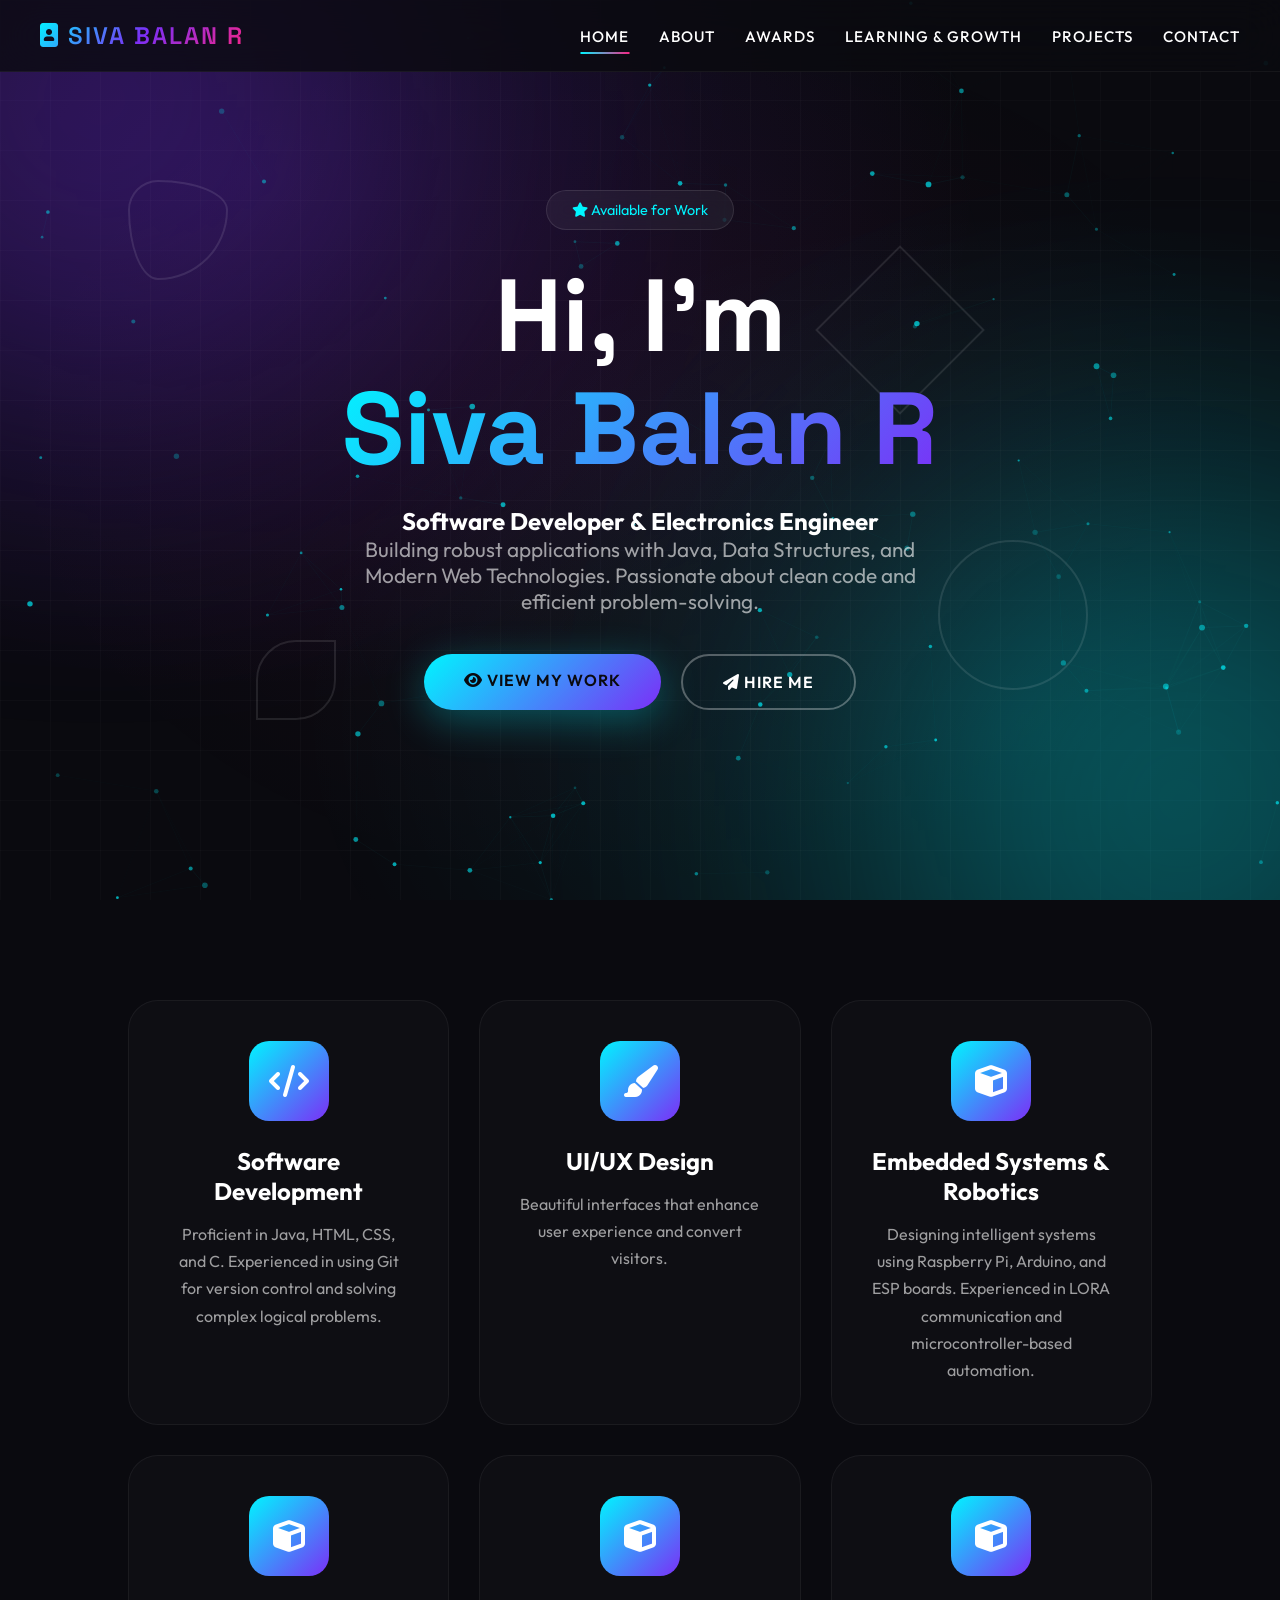
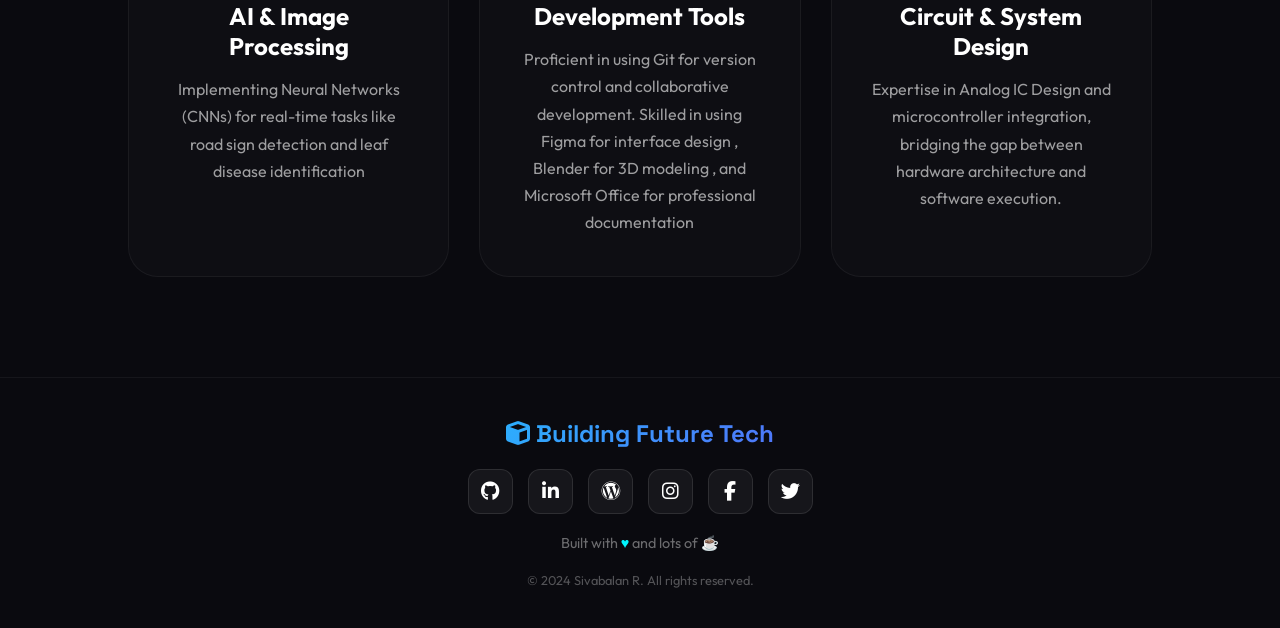
==== commit 79461e0d: "fourth commit" ====
--- a/index.html
+++ b/index.html
@@ -22,9 +22,18 @@
 
     <!-- HEADER -->
     <header>
-        <div class="logo"><i class="fas fa-portrait"></i> SIVA BALAN R</div>
-        <nav>
-            <ul>
+
+        <div class="logo">
+            <i class="fas fa-portrait"></i> SIVA BALAN R
+        </div>
+
+    <!-- HAMBURGER -->
+        <div class="hamburger" id="hamburger">
+           <i class="fas fa-bars"></i>
+        </div>
+
+        <nav id="navMenu">
+          <ul>
                 <li><a href="index.html" class="active">Home</a></li>
                 <li><a href="about.html">About</a></li>
                 <li><a href="Awards.html">Awards</a></li>
@@ -33,7 +42,8 @@
                 <li><a href="contact.html">Contact</a></li>
             </ul>
         </nav>
-    </header>
+
+    </header>   
 
     <!-- HERO SECTION -->
     <section class="hero">
@@ -189,6 +199,20 @@
             requestAnimationFrame(animateParticles);
         }
         animateParticles();
+        // hamburger menu toggle
+        
+
+        const hamburger = document.getElementById("hamburger");
+        const navMenu = document.getElementById("navMenu");
+
+        hamburger.addEventListener("click", () => {
+        navMenu.classList.toggle("active");
+        });
+        
+
+
+
+
         
     </script>
 </body>
--- a/css/Style.css
+++ b/css/Style.css
@@ -1326,28 +1326,92 @@
 .carousel-btn.next {
     right: 10px;
 }
-/* Header adjustments for mobile */
-@media (max-width: 768px) {
-    header {
-        display: flex;
-        flex-direction: column;
-        align-items: center;
-        padding: 10px 20px;
-    }
-
-    header .logo {
-        font-size: 1.5rem; /* smaller logo text */
-        margin-bottom: 10px;
-    }
-
-    header nav ul {
-        flex-direction: column;
-        gap: 10px; /* spacing between links */
-        align-items: center;
-    }
-
-    header nav ul li a {
-        font-size: 1rem; /* smaller links */
-        padding: 5px 10px;
-    }
-}
+/* Hamburg functions */
+
+/* NAVBAR */
+.navbar{
+    display:flex;
+    justify-content:space-between;
+    align-items:center;
+    padding:15px 40px;
+}
+
+/* Logo */
+.logo{
+    font-size:24px;
+    font-weight:600;
+}
+
+/* Nav links */
+.nav-links{
+    display:flex;
+    list-style:none;
+    gap:30px;
+}
+
+.nav-links a{
+    text-decoration:none;
+    color:white;
+}
+
+/* Hamburger hidden in desktop */
+/* HEADER */
+header{
+    display:flex;
+    justify-content:space-between;
+    align-items:center;
+    padding:20px 40px;
+}
+
+/* NAV MENU */
+nav ul{
+    display:flex;
+    gap:30px;
+    list-style:none;
+}
+
+nav ul li a{
+    text-decoration:none;
+    color:white;
+    font-weight:500;
+}
+
+/* HAMBURGER */
+.hamburger{
+    display:none;
+    font-size:24px;
+    cursor:pointer;
+}
+
+/* MOBILE */
+@media (max-width:768px){
+
+nav{
+    position:absolute;
+    top:70px;
+    right:0;
+    width:100%;
+    background:#0b0b0b;
+    display:none;
+}
+
+nav ul{
+    flex-direction:column;
+    text-align:center;
+}
+
+nav ul li{
+    padding:15px 0;
+}
+
+/* show menu */
+nav.active{
+    display:block;
+}
+
+/* show hamburger */
+.hamburger{
+    display:block;
+}
+
+}
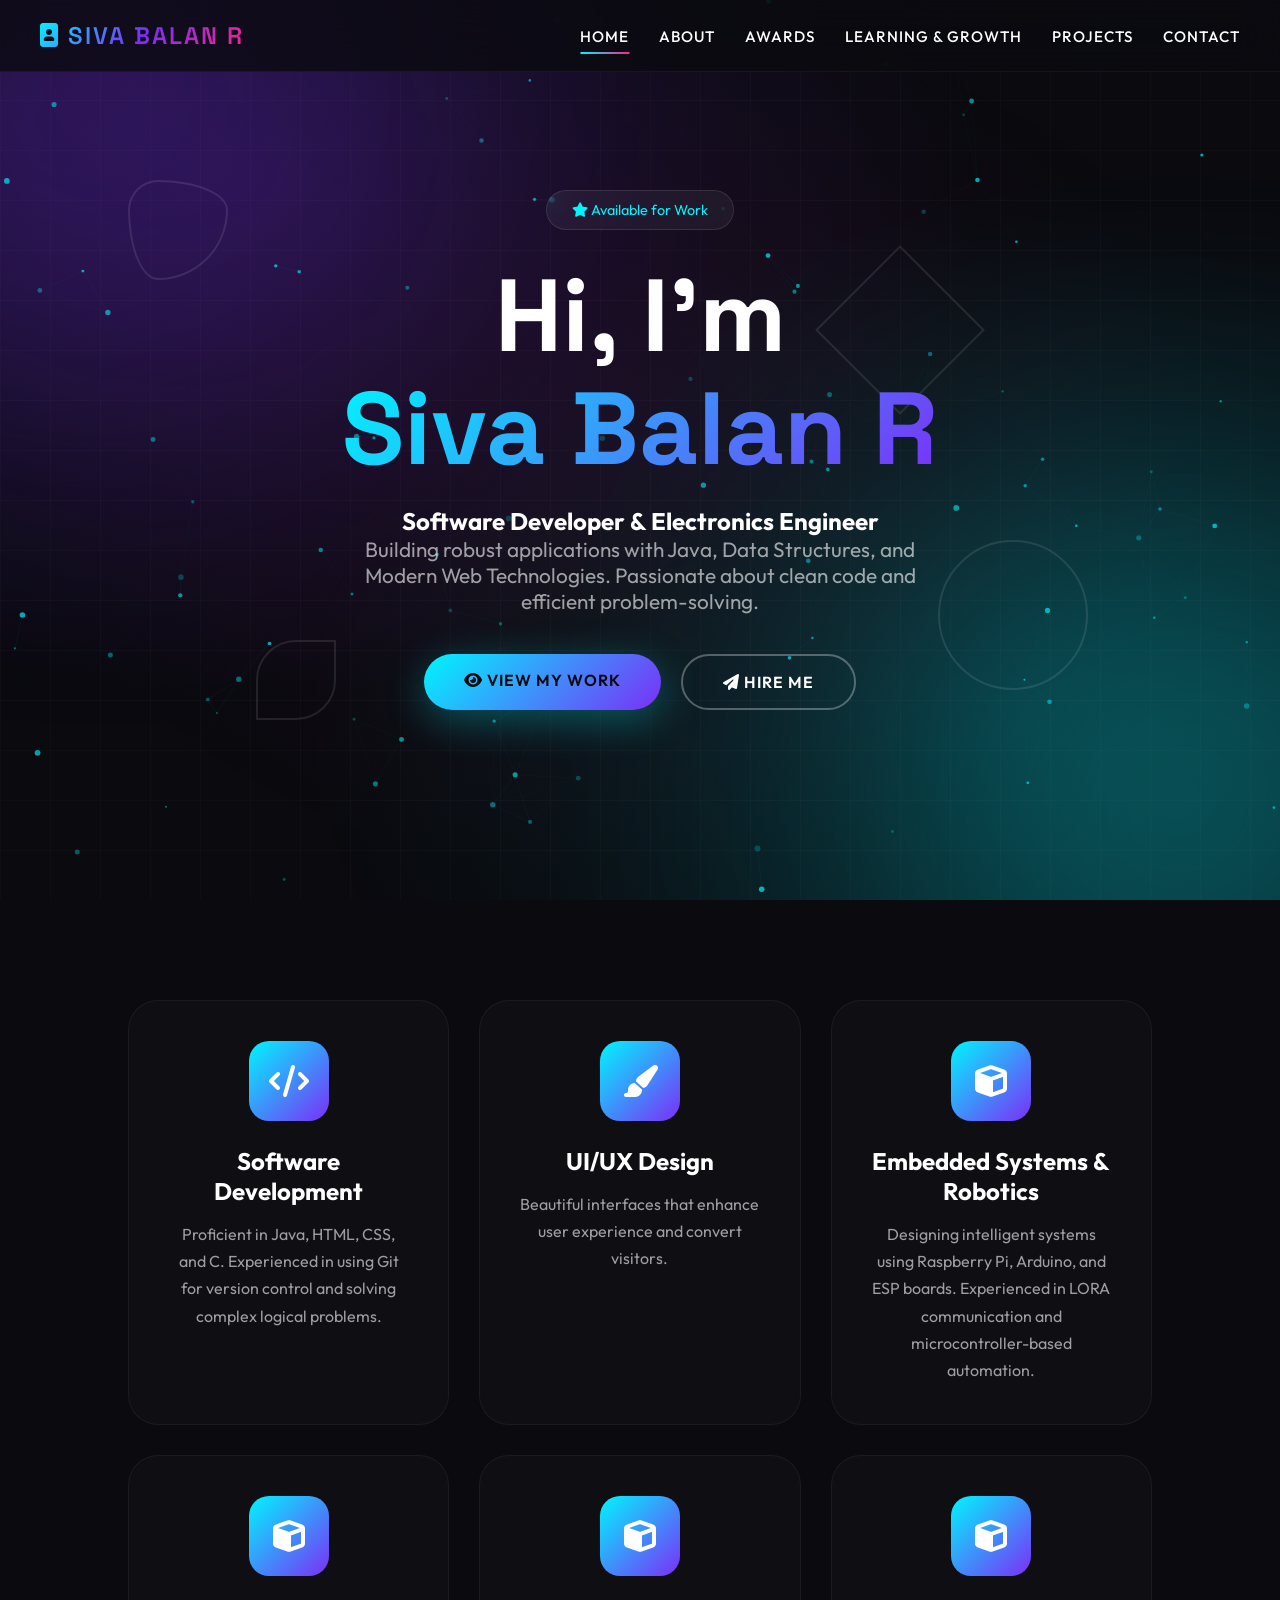
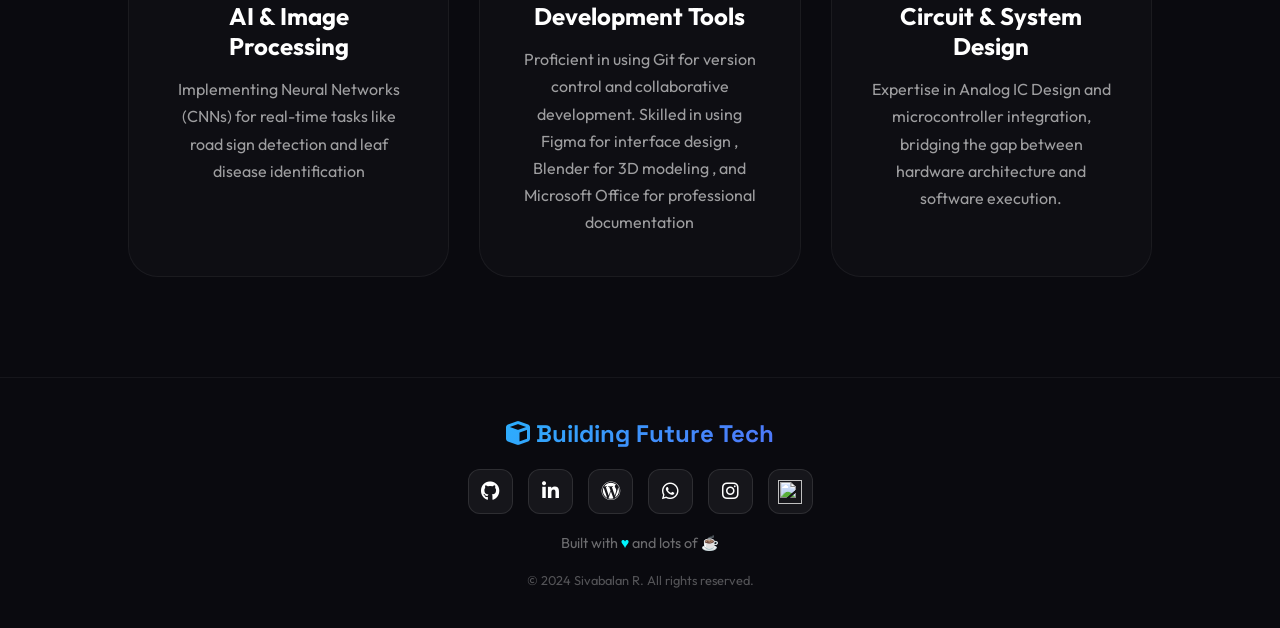
==== commit 5ab42a98: "fourth commit" ====
--- a/index.html
+++ b/index.html
@@ -7,6 +7,7 @@
     <link href="https://fonts.googleapis.com/css2?family=Outfit:wght@300;400;500;600;700;800&family=Space+Grotesk:wght@300;400;500;600;700&display=swap" rel="stylesheet">
     <link rel="stylesheet" href="https://cdnjs.cloudflare.com/ajax/libs/font-awesome/6.4.0/css/all.min.css">
     <link rel="stylesheet" href="css/Style.css">
+    
     <link href="images/briefcase.png" rel="apple-touch-icon">
     
 </head>
@@ -125,17 +126,21 @@
               <i class="fab fa-wordpress"></i>
             </a>
 
+            <a href="https://wa.me/916379826398"  target="_blank" rel="noopener noreferrer" class="social-link">
+                <i class="fab fa-whatsapp"></i>
+            </a>
+
             <a href="https://www.instagram.com/ps_devils_king_0_0_1/" target="_blank" rel="noopener noreferrer" class="social-link">
                 <i class="fab fa-instagram"></i>
             </a>
 
-            <a href="https://www.facebook.com/Sivabalan001/" target="_blank" rel="noopener noreferrer" class="social-link">
-                <i class="fab fa-facebook-f"></i>
-            </a>
-
-            <a href="https://x.com/SivaBal77490741" target="_blank" rel="noopener noreferrer" class="social-link">
-                <i class="fab fa-twitter"></i>
-            </a>
+            
+
+            <a href="https://leetcode.com/u/2NtmFnZ7SL/" target="_blank" rel="noopener noreferrer" class="social-link">
+                <img src="https://cdn.simpleicons.org/leetcode/white" width="24" height="24">
+            </a>
+
+            
         </div>
         <div class="footer-tagline"><p>Built with <span>♥</span> and lots of <span>☕</span></p></div>
         <div class="footer-credit"><p>© 2024 Sivabalan R. All rights reserved.</p></div>
--- a/css/Style.css
+++ b/css/Style.css
@@ -908,7 +908,18 @@
     gap: 80px;
     width: 100%;
 }
-
+/* newely added */
+.contact-link{
+text-decoration:none;
+color:inherit;
+display:block;
+}
+
+.contact-link:hover .contact-method{
+transform:translateY(-3px);
+transition:0.3s;
+}
+/*  */
 .contact-info h2 {
     font-family: 'Space Grotesk', sans-serif;
     font-size: 3rem;
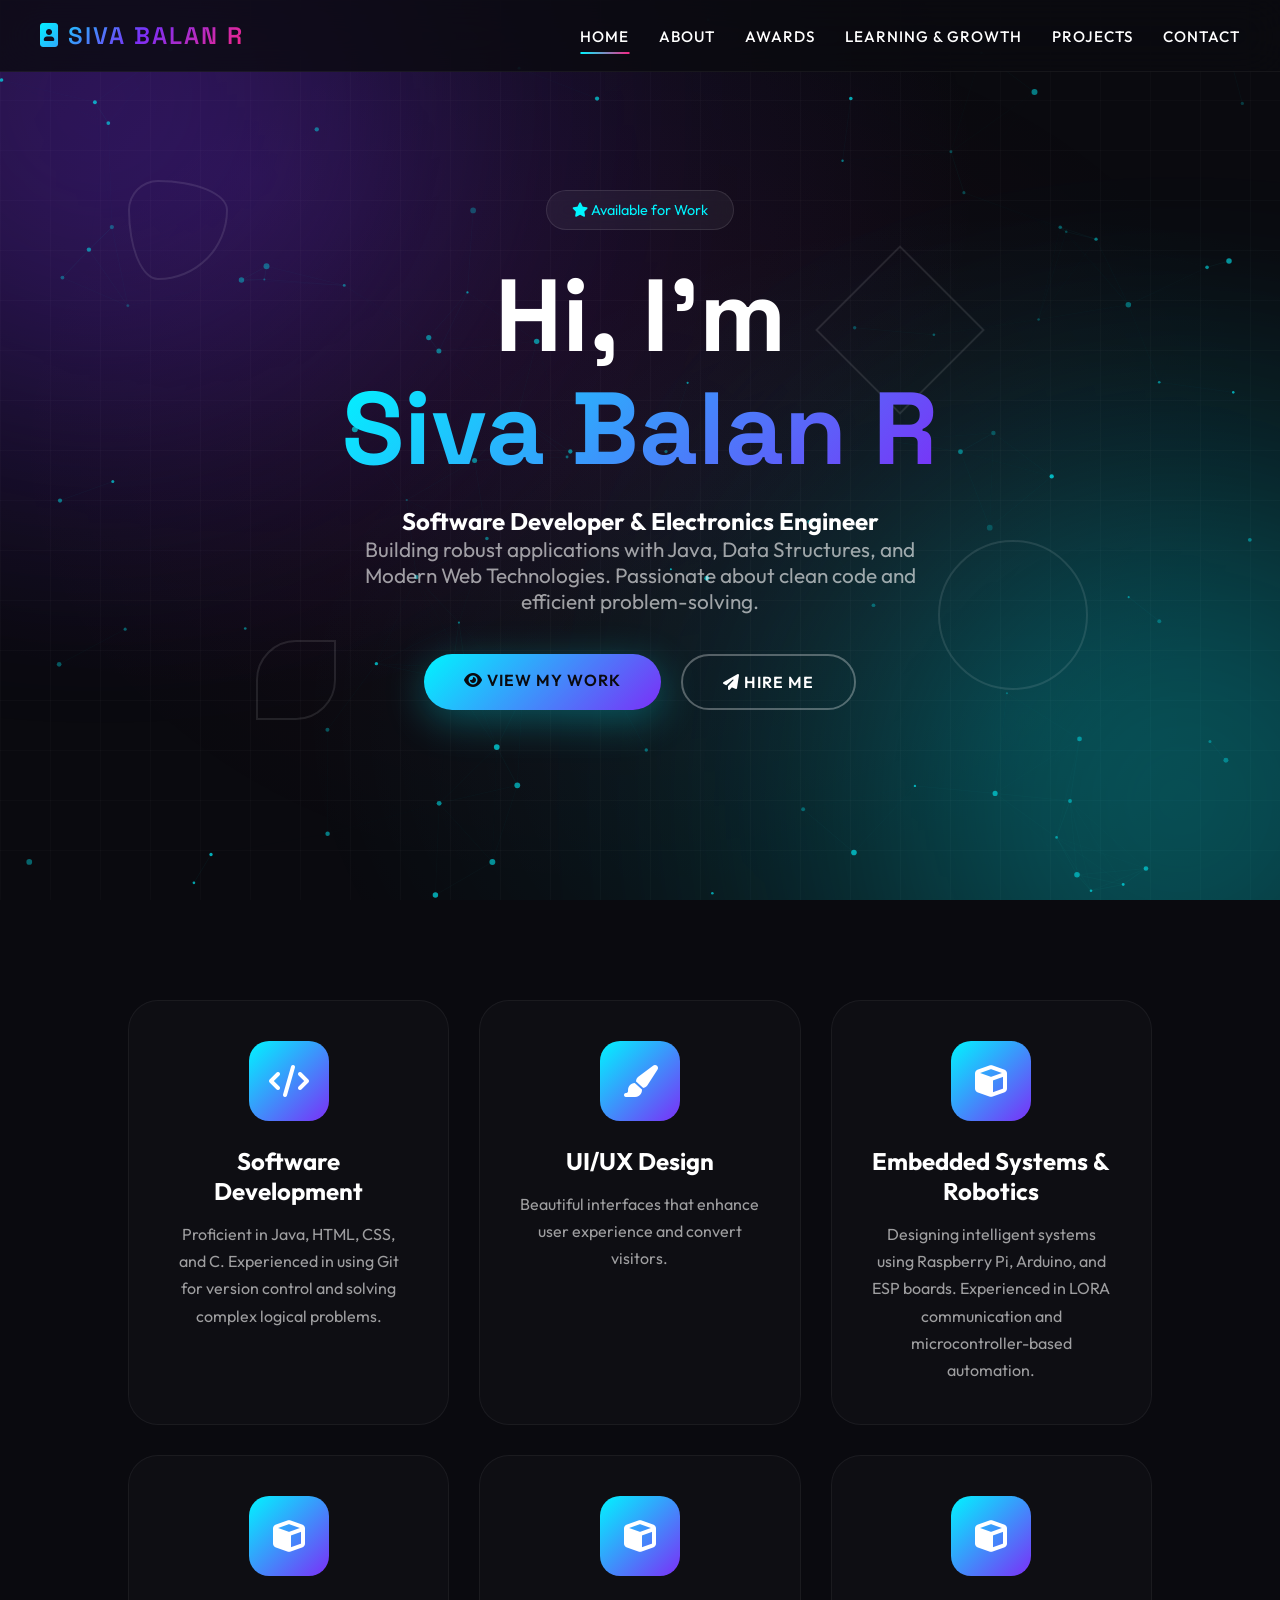
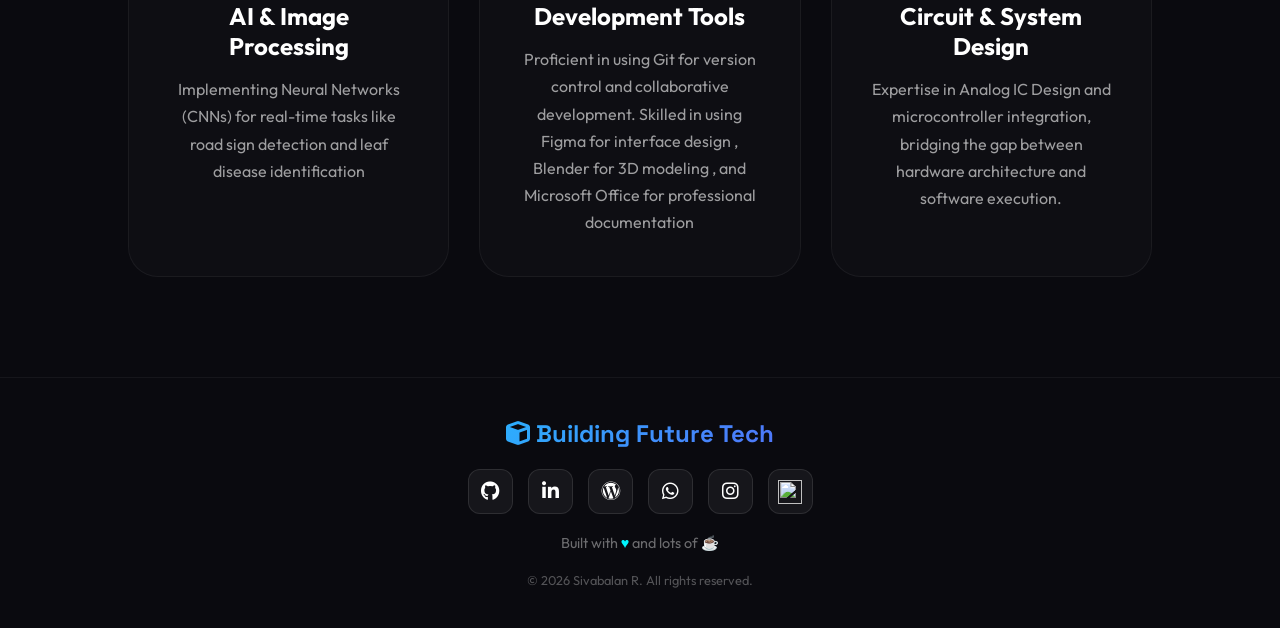
==== commit 55f002c8: "fifth commit" ====
--- a/index.html
+++ b/index.html
@@ -143,7 +143,7 @@
             
         </div>
         <div class="footer-tagline"><p>Built with <span>♥</span> and lots of <span>☕</span></p></div>
-        <div class="footer-credit"><p>© 2024 Sivabalan R. All rights reserved.</p></div>
+        <div class="footer-credit"><p>© 2026 Sivabalan R. All rights reserved.</p></div>
     </footer>
 
     <script>
